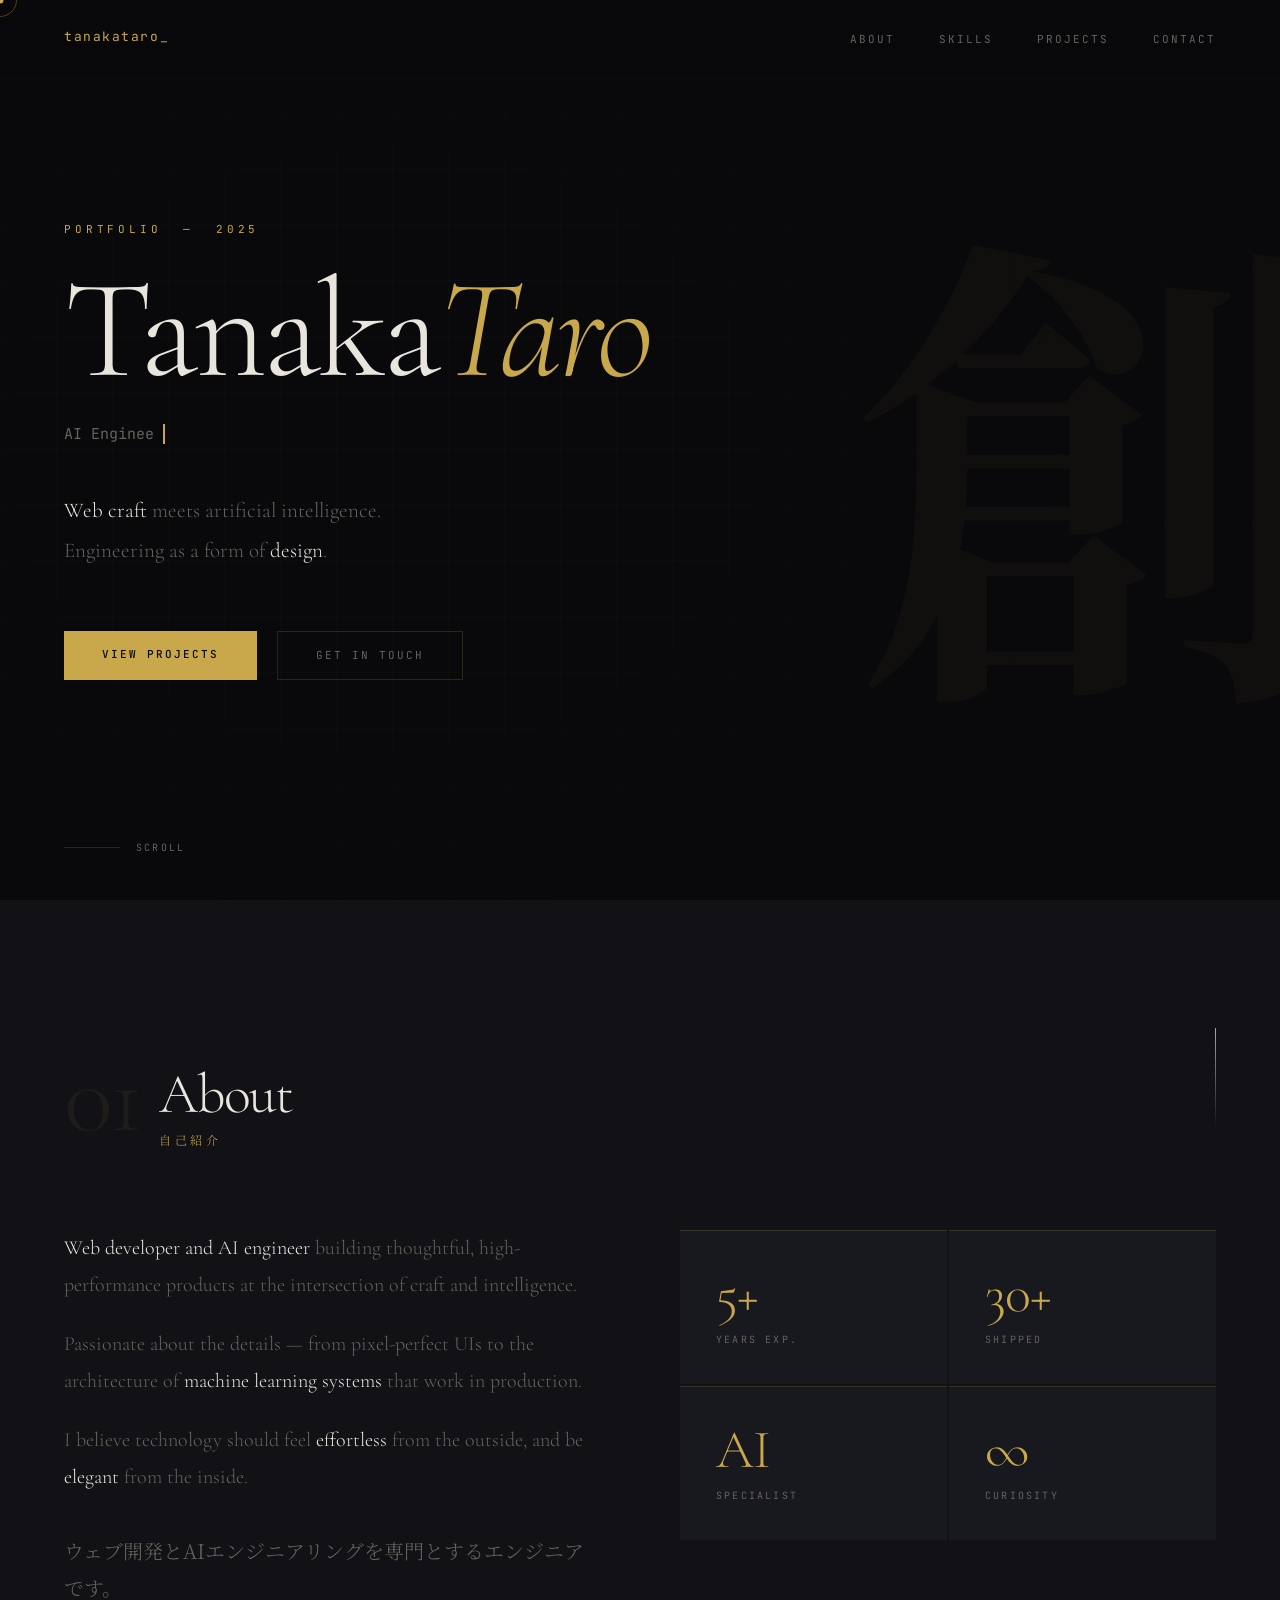
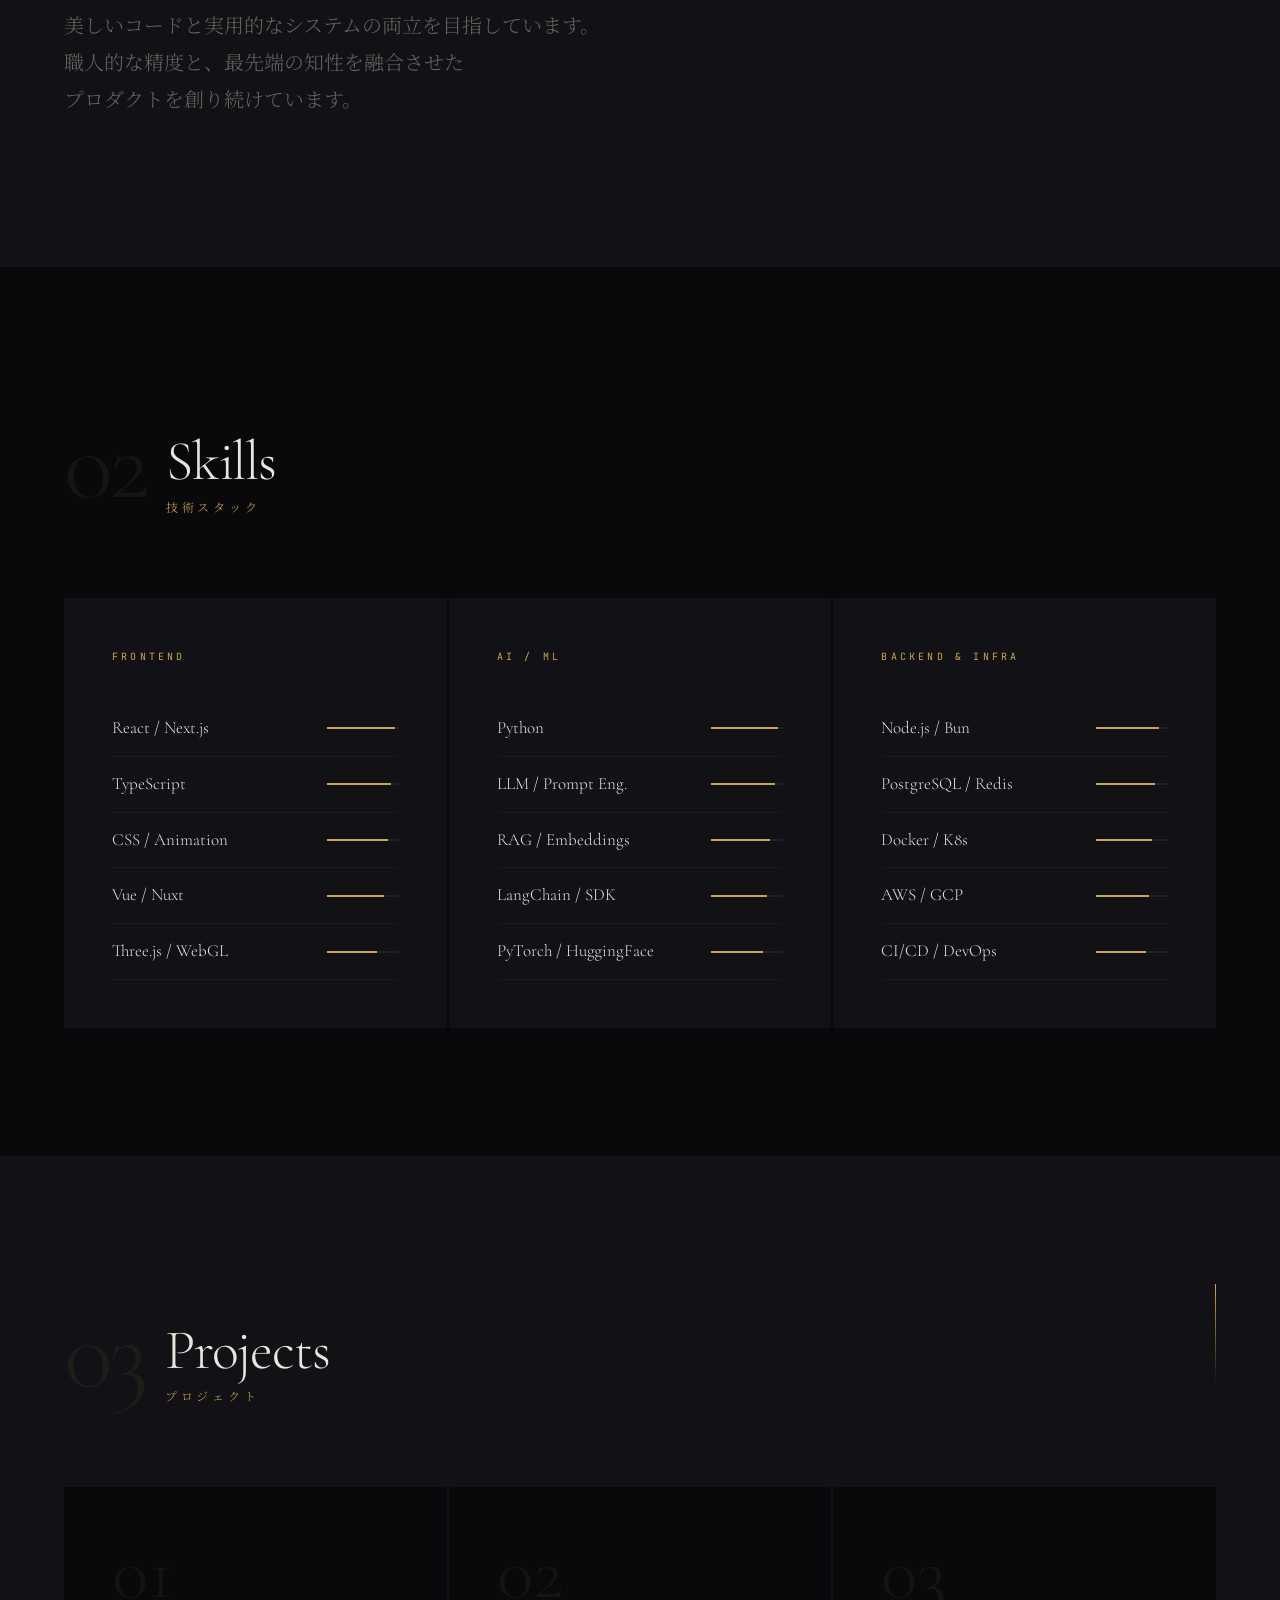
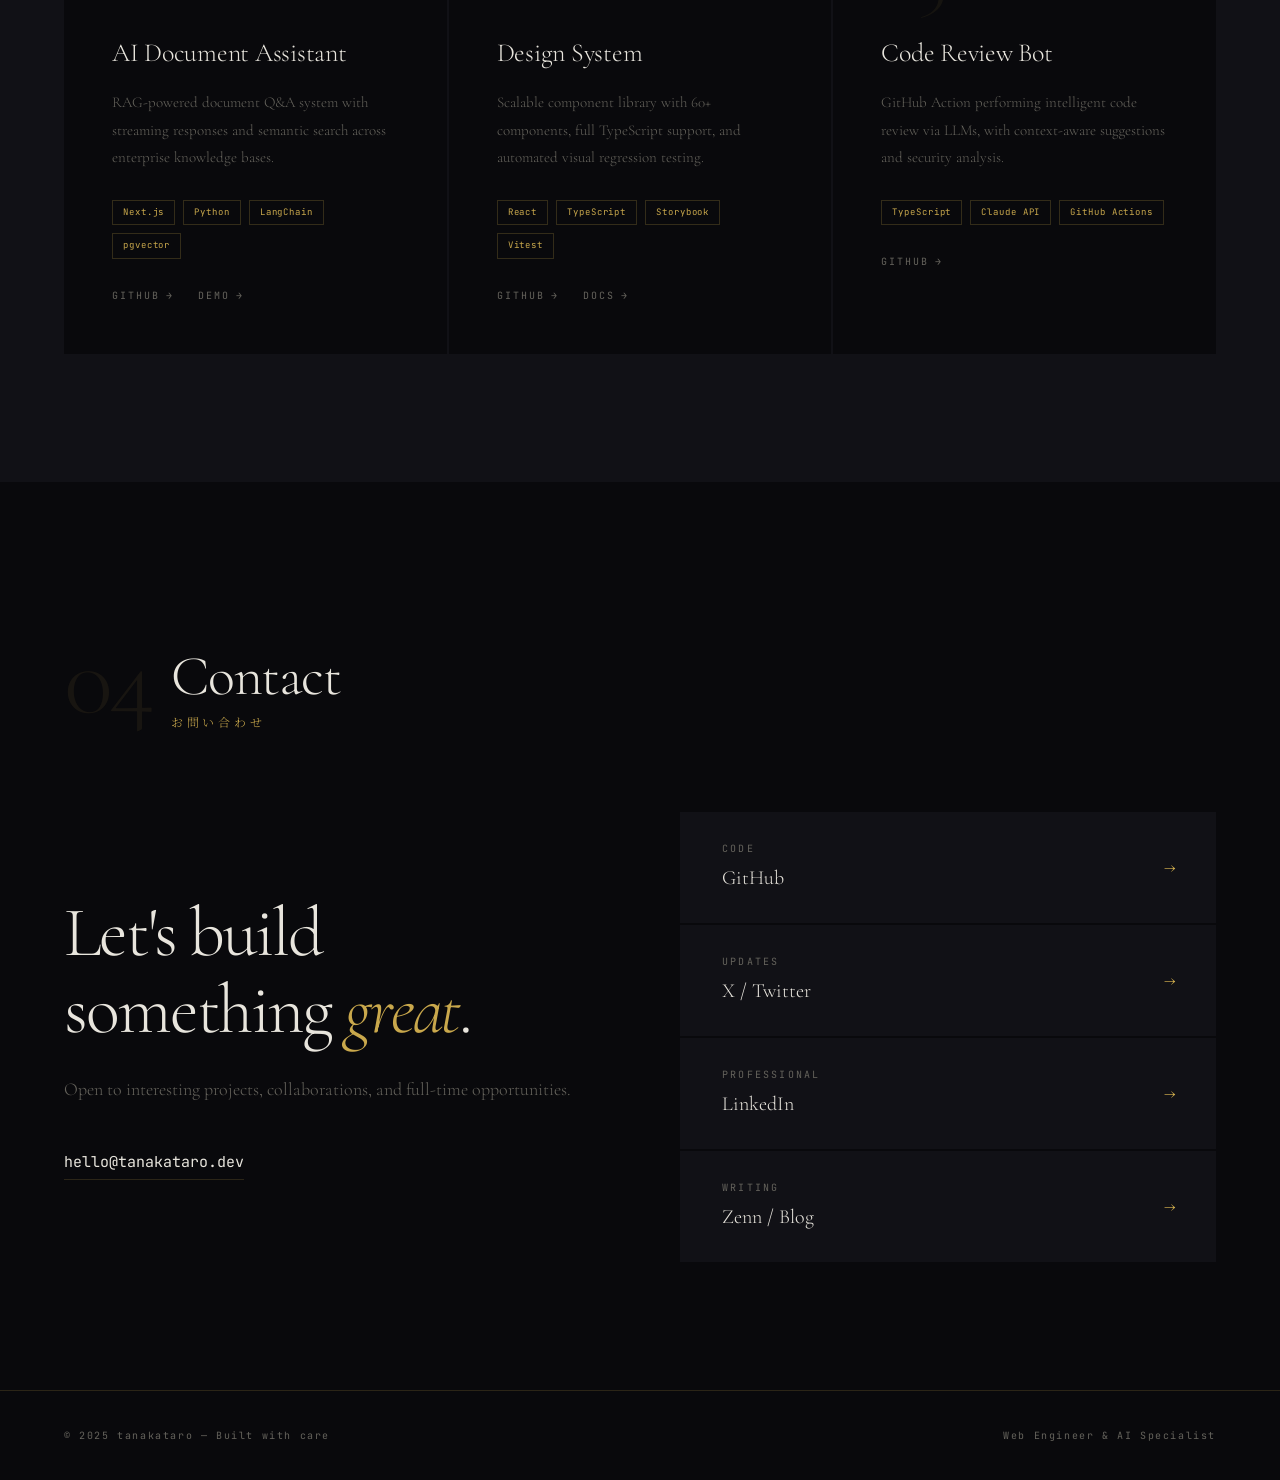
==== index.html @ e3efc62f "create" ====
<!DOCTYPE html>
<html lang="ja">
<head>
  <meta charset="UTF-8" />
  <meta name="viewport" content="width=device-width, initial-scale=1.0" />
  <meta name="description" content="tanakataro — Web Developer & AI Engineer" />
  <title>tanakataro</title>

  <link rel="preconnect" href="https://fonts.googleapis.com" />
  <link rel="preconnect" href="https://fonts.gstatic.com" crossorigin />
  <link href="https://fonts.googleapis.com/css2?family=Cormorant+Garamond:ital,wght@0,300;0,400;0,600;1,300;1,400&family=JetBrains+Mono:wght@300;400;500&family=Noto+Serif+JP:wght@300;400;700&display=swap" rel="stylesheet" />

  <style>
    /* ─── Variables ─────────────────────────────────────────── */
    :root {
      --bg:       #09090c;
      --surface:  #111116;
      --surface2: #18181f;
      --gold:     #c9a84c;
      --gold-dim: rgba(201,168,76,0.10);
      --gold-line:rgba(201,168,76,0.18);
      --text:     #e8e5dd;
      --muted:    #65635c;
      --blue:     #4c7fc9;
    }

    /* ─── Reset ──────────────────────────────────────────────── */
    *, *::before, *::after { margin:0; padding:0; box-sizing:border-box; }
    html { scroll-behavior:smooth; }
    body {
      background: var(--bg);
      color: var(--text);
      font-family: 'Cormorant Garamond','Noto Serif JP',serif;
      font-size: 18px;
      line-height: 1.7;
      overflow-x: hidden;
    }
    @media (pointer:fine) { body { cursor:none; } }
    a { color:inherit; text-decoration:none; }

    /* ─── Custom Cursor ──────────────────────────────────────── */
    #cur-dot, #cur-ring {
      position:fixed; top:0; left:0;
      border-radius:50%;
      pointer-events:none;
      z-index:9999;
      transform:translate(-50%,-50%);
    }
    #cur-dot  { width:7px; height:7px; background:var(--gold); transition:transform .12s; }
    #cur-ring { width:34px; height:34px; border:1px solid rgba(201,168,76,.35); transition:width .3s,height .3s; }

    /* ─── Nav ────────────────────────────────────────────────── */
    nav {
      position:fixed; top:0; left:0; right:0; z-index:100;
      padding:22px 64px;
      display:flex; justify-content:space-between; align-items:center;
      background:linear-gradient(to bottom, rgba(9,9,12,.92) 0%, transparent 100%);
      backdrop-filter:blur(2px);
    }
    .nav-logo {
      font-family:'JetBrains Mono',monospace;
      font-size:13px; color:var(--gold); letter-spacing:.12em;
    }
    .nav-links { display:flex; gap:44px; list-style:none; }
    .nav-links a {
      font-family:'JetBrains Mono',monospace;
      font-size:11px; color:var(--muted);
      letter-spacing:.18em; text-transform:uppercase;
      transition:color .3s;
      position:relative;
    }
    .nav-links a::after {
      content:''; position:absolute; bottom:-3px; left:0;
      width:0; height:1px; background:var(--gold);
      transition:width .35s ease;
    }
    .nav-links a:hover { color:var(--gold); }
    .nav-links a:hover::after { width:100%; }

    /* ─── Hero ───────────────────────────────────────────────── */
    #hero {
      min-height:100vh;
      display:flex; align-items:center;
      padding:0 64px;
      position:relative; overflow:hidden;
    }
    .hero-grid {
      position:absolute; inset:0;
      background-image:
        linear-gradient(rgba(201,168,76,.025) 1px, transparent 1px),
        linear-gradient(90deg, rgba(201,168,76,.025) 1px, transparent 1px);
      background-size:56px 56px;
      mask-image:radial-gradient(ellipse 70% 80% at 30% 50%, black 30%, transparent 80%);
    }
    .hero-kanji {
      position:absolute; right:-60px; top:50%;
      transform:translateY(-50%);
      font-family:'Noto Serif JP',serif;
      font-size:clamp(280px, 38vw, 560px);
      font-weight:700;
      color:rgba(201,168,76,.035);
      line-height:1; user-select:none; pointer-events:none;
      animation:kanji-float 10s ease-in-out infinite;
    }
    @keyframes kanji-float {
      0%,100%{ transform:translateY(-50%) rotate(-1.5deg); }
      50%    { transform:translateY(-52%) rotate(.5deg); }
    }
    .hero-content { position:relative; z-index:2; max-width:820px; }

    .hero-tag {
      font-family:'JetBrains Mono',monospace;
      font-size:11px; color:var(--gold);
      letter-spacing:.35em; text-transform:uppercase;
      margin-bottom:28px;
      opacity:0; animation:fade-up .8s ease forwards .2s;
    }
    .hero-name {
      font-size:clamp(80px, 11vw, 148px);
      font-weight:300; line-height:.9;
      letter-spacing:-.03em;
      margin-bottom:28px;
      opacity:0; animation:fade-up .8s ease forwards .4s;
    }
    .hero-name em { font-style:italic; color:var(--gold); }

    .hero-role {
      font-family:'JetBrains Mono',monospace;
      font-size:15px; color:var(--muted);
      margin-bottom:44px; min-height:24px;
      opacity:0; animation:fade-up .8s ease forwards .6s;
    }
    .hero-role .type-cursor {
      border-right:2px solid var(--gold);
      animation:blink .75s step-end infinite;
    }
    @keyframes blink { 50%{ border-color:transparent; } }

    .hero-tagline {
      font-size:21px; font-weight:300;
      color:var(--muted); max-width:480px;
      margin-bottom:60px; line-height:1.9;
      opacity:0; animation:fade-up .8s ease forwards .8s;
    }
    .hero-tagline strong { color:var(--text); font-weight:300; }

    .hero-cta {
      display:flex; gap:20px; flex-wrap:wrap;
      opacity:0; animation:fade-up .8s ease forwards 1.0s;
    }
    .btn-gold {
      padding:14px 38px;
      background:var(--gold); color:var(--bg);
      font-family:'JetBrains Mono',monospace;
      font-size:11px; letter-spacing:.18em; text-transform:uppercase;
      font-weight:500; position:relative; overflow:hidden;
      transition:color .3s;
    }
    .btn-gold::after {
      content:''; position:absolute; inset:0;
      background:#fff; transform:scaleX(0); transform-origin:left;
      transition:transform .35s ease;
    }
    .btn-gold:hover::after { transform:scaleX(1); }
    .btn-gold span { position:relative; z-index:1; }
    .btn-ghost {
      padding:14px 38px;
      border:1px solid var(--gold-line);
      color:var(--muted);
      font-family:'JetBrains Mono',monospace;
      font-size:11px; letter-spacing:.18em; text-transform:uppercase;
      transition:border-color .3s, color .3s;
    }
    .btn-ghost:hover { border-color:var(--gold); color:var(--gold); }

    .hero-scroll {
      position:absolute; bottom:44px; left:64px;
      display:flex; align-items:center; gap:16px;
      opacity:0; animation:fade-up .8s ease forwards 1.3s;
    }
    .scroll-line {
      width:56px; height:1px;
      background:var(--gold-line);
      position:relative; overflow:hidden;
    }
    .scroll-line::after {
      content:''; position:absolute; top:0; left:-100%;
      width:100%; height:100%; background:var(--gold);
      animation:line-slide 2.2s ease-in-out infinite;
    }
    @keyframes line-slide { 0%{left:-100%} 60%,100%{left:100%} }
    .hero-scroll span {
      font-family:'JetBrains Mono',monospace;
      font-size:10px; color:var(--muted);
      letter-spacing:.22em; text-transform:uppercase;
    }

    @keyframes fade-up {
      from { opacity:0; transform:translateY(32px); }
      to   { opacity:1; transform:translateY(0); }
    }

    /* ─── Section Commons ────────────────────────────────────── */
    section { padding:128px 64px; position:relative; }

    .s-head {
      display:flex; align-items:baseline; gap:20px;
      margin-bottom:80px;
    }
    .s-num {
      font-size:clamp(80px,8vw,110px);
      font-weight:300; color:rgba(201,168,76,.08);
      line-height:1; letter-spacing:-.04em;
      transform:translateY(18px);
    }
    .s-titles h2 {
      font-size:clamp(40px,4.5vw,56px);
      font-weight:300; letter-spacing:-.02em; line-height:1;
    }
    .s-titles .s-ja {
      font-family:'Noto Serif JP',serif;
      font-size:12px; color:var(--gold);
      letter-spacing:.32em; margin-top:8px; font-weight:300;
    }
    .s-accent-line {
      position:absolute; right:64px; top:128px;
      width:1px; height:100px;
      background:linear-gradient(to bottom, var(--gold), transparent);
    }

    /* ─── Reveal ─────────────────────────────────────────────── */
    .reveal {
      opacity:0; transform:translateY(36px);
      transition:opacity .85s ease, transform .85s ease;
    }
    .reveal.in { opacity:1; transform:none; }

    /* ─── About ──────────────────────────────────────────────── */
    #about { background:var(--surface); }
    .about-grid {
      display:grid; grid-template-columns:1fr 1fr;
      gap:80px; align-items:start;
    }
    .about-copy p {
      font-size:20px; font-weight:300;
      color:var(--muted); margin-bottom:22px; line-height:1.85;
    }
    .about-copy p strong { color:var(--text); font-weight:300; }
    .about-ja {
      font-family:'Noto Serif JP',serif;
      font-size:14px; line-height:2.2;
      color:rgba(232,229,221,.42);
      margin-top:36px; font-weight:300;
    }

    .stats-grid {
      display:grid; grid-template-columns:1fr 1fr;
      gap:2px;
    }
    .stat {
      background:var(--surface2); padding:36px;
      border-top:1px solid var(--gold-line);
      transition:border-color .3s;
    }
    .stat:hover { border-color:var(--gold); }
    .stat-n {
      font-size:54px; font-weight:300;
      color:var(--gold); line-height:1; letter-spacing:-.02em;
    }
    .stat-l {
      font-family:'JetBrains Mono',monospace;
      font-size:10px; color:var(--muted);
      letter-spacing:.22em; text-transform:uppercase; margin-top:10px;
    }

    /* ─── Skills ─────────────────────────────────────────────── */
    #skills { background:var(--bg); }
    .skills-grid { display:grid; grid-template-columns:repeat(3,1fr); gap:2px; }
    .skill-col {
      background:var(--surface); padding:48px;
      border-top:2px solid transparent;
      transition:border-color .35s;
    }
    .skill-col:hover { border-color:var(--gold); }
    .skill-col-label {
      font-family:'JetBrains Mono',monospace;
      font-size:10px; letter-spacing:.32em;
      color:var(--gold); text-transform:uppercase; margin-bottom:36px;
    }
    .skill-row {
      display:flex; justify-content:space-between; align-items:center;
      padding:13px 0; border-bottom:1px solid rgba(255,255,255,.04);
    }
    .skill-row-name { font-size:17px; font-weight:300; }
    .skill-bar {
      width:72px; height:2px; background:rgba(255,255,255,.07);
      position:relative; overflow:hidden;
    }
    .skill-fill {
      height:100%; background:var(--gold); width:0;
      transition:width 1.1s cubic-bezier(.4,0,.2,1);
    }

    /* ─── Projects ───────────────────────────────────────────── */
    #projects { background:var(--surface); }
    .proj-grid { display:grid; grid-template-columns:repeat(3,1fr); gap:2px; }
    .proj-card {
      background:var(--bg); padding:48px;
      position:relative; overflow:hidden;
      border-bottom:2px solid transparent;
      transition:border-color .35s;
    }
    .proj-card::before {
      content:''; position:absolute; inset:0;
      background:var(--gold-dim);
      transform:translateY(100%); transition:transform .4s ease;
    }
    .proj-card:hover { border-color:var(--gold); }
    .proj-card:hover::before { transform:none; }
    .proj-n {
      font-size:76px; font-weight:300;
      color:rgba(201,168,76,.07);
      line-height:1; margin-bottom:20px;
      position:relative; z-index:1;
    }
    .proj-title {
      font-size:26px; font-weight:300; letter-spacing:-.01em;
      margin-bottom:14px;
      position:relative; z-index:1;
    }
    .proj-desc {
      font-size:15px; color:var(--muted); line-height:1.85;
      margin-bottom:28px; font-weight:300;
      position:relative; z-index:1;
    }
    .proj-stack {
      display:flex; flex-wrap:wrap; gap:8px;
      margin-bottom:28px; position:relative; z-index:1;
    }
    .tag {
      font-family:'JetBrains Mono',monospace;
      font-size:9px; padding:4px 10px;
      border:1px solid rgba(201,168,76,.22);
      color:var(--gold); letter-spacing:.1em;
    }
    .proj-links { display:flex; gap:24px; position:relative; z-index:1; }
    .proj-link {
      font-family:'JetBrains Mono',monospace;
      font-size:10px; color:var(--muted);
      letter-spacing:.2em; text-transform:uppercase;
      display:flex; align-items:center; gap:6px;
      transition:color .3s;
    }
    .proj-link::after { content:'→'; transition:transform .3s; }
    .proj-link:hover { color:var(--gold); }
    .proj-link:hover::after { transform:translateX(4px); }

    /* ─── Contact ────────────────────────────────────────────── */
    #contact { background:var(--bg); }
    .contact-grid {
      display:grid; grid-template-columns:1fr 1fr;
      gap:80px; align-items:center;
    }
    .contact-copy h2 {
      font-size:clamp(44px,5.5vw,76px);
      font-weight:300; line-height:1.1;
      letter-spacing:-.03em; margin-bottom:24px;
    }
    .contact-copy h2 em { font-style:italic; color:var(--gold); }
    .contact-copy p {
      font-size:18px; color:var(--muted); font-weight:300;
      line-height:1.85; margin-bottom:40px;
    }
    .contact-email {
      font-family:'JetBrains Mono',monospace;
      font-size:15px; color:var(--text);
      border-bottom:1px solid var(--gold-line);
      padding-bottom:4px;
      display:inline-block;
      transition:color .3s, border-color .3s;
    }
    .contact-email:hover { color:var(--gold); border-color:var(--gold); }

    .contact-links { display:flex; flex-direction:column; gap:2px; }
    .cl-item {
      background:var(--surface); padding:28px 40px;
      display:flex; justify-content:space-between; align-items:center;
      border-left:2px solid transparent;
      transition:background .3s, border-color .3s;
    }
    .cl-item:hover { background:var(--surface2); border-color:var(--gold); }
    .cl-label {
      font-family:'JetBrains Mono',monospace;
      font-size:10px; color:var(--muted);
      letter-spacing:.22em; text-transform:uppercase; margin-bottom:4px;
    }
    .cl-name { font-size:20px; font-weight:300; }
    .cl-arrow { color:var(--gold); transition:transform .3s; }
    .cl-item:hover .cl-arrow { transform:translateX(8px); }

    /* ─── Footer ─────────────────────────────────────────────── */
    footer {
      padding:36px 64px;
      border-top:1px solid var(--gold-line);
      display:flex; justify-content:space-between; align-items:center;
    }
    footer p {
      font-family:'JetBrains Mono',monospace;
      font-size:10px; color:var(--muted); letter-spacing:.16em;
    }

    /* ─── Mobile ─────────────────────────────────────────────── */
    @media (max-width:900px) {
      nav { padding:18px 24px; }
      .nav-links { display:none; }
      section { padding:88px 24px; }
      #hero { padding:0 24px; }
      .hero-name { font-size:72px; }
      .about-grid,
      .skills-grid,
      .proj-grid,
      .contact-grid { grid-template-columns:1fr; }
      .stats-grid { grid-template-columns:1fr 1fr; }
      footer { padding:28px 24px; flex-direction:column; gap:10px; text-align:center; }
      .hero-scroll { left:24px; }
      .s-accent-line { display:none; }
    }
  </style>
</head>
<body>

<!-- ── Custom Cursor ─────────────────────────────────────── -->
<div id="cur-dot"></div>
<div id="cur-ring"></div>

<!-- ── Nav ──────────────────────────────────────────────── -->
<nav>
  <a href="#" class="nav-logo">tanakataro_</a>
  <ul class="nav-links">
    <li><a href="#about">About</a></li>
    <li><a href="#skills">Skills</a></li>
    <li><a href="#projects">Projects</a></li>
    <li><a href="#contact">Contact</a></li>
  </ul>
</nav>

<!-- ── Hero ─────────────────────────────────────────────── -->
<section id="hero">
  <div class="hero-grid"></div>
  <div class="hero-kanji">創</div>

  <div class="hero-content">
    <p class="hero-tag">Portfolio &nbsp;—&nbsp; 2025</p>
    <h1 class="hero-name">Tanaka<em>Taro</em></h1>
    <p class="hero-role">
      <span id="type-out"></span><span class="type-cursor">&nbsp;</span>
    </p>
    <p class="hero-tagline">
      <strong>Web craft</strong> meets artificial intelligence.<br>
      Engineering as a form of <strong>design</strong>.
    </p>
    <div class="hero-cta">
      <a href="#projects" class="btn-gold"><span>View Projects</span></a>
      <a href="#contact" class="btn-ghost">Get in Touch</a>
    </div>
  </div>

  <div class="hero-scroll">
    <div class="scroll-line"></div>
    <span>Scroll</span>
  </div>
</section>

<!-- ── About ────────────────────────────────────────────── -->
<section id="about">
  <div class="s-accent-line"></div>
  <div class="s-head reveal">
    <span class="s-num">01</span>
    <div class="s-titles">
      <h2>About</h2>
      <p class="s-ja">自己紹介</p>
    </div>
  </div>

  <div class="about-grid">
    <div class="about-copy reveal">
      <p>
        <strong>Web developer and AI engineer</strong> building thoughtful,
        high-performance products at the intersection of craft and intelligence.
      </p>
      <p>
        Passionate about the details — from pixel-perfect UIs to the architecture
        of <strong>machine learning systems</strong> that work in production.
      </p>
      <p>
        I believe technology should feel <strong>effortless</strong> from the
        outside, and be <strong>elegant</strong> from the inside.
      </p>
      <p class="about-ja">
        ウェブ開発とAIエンジニアリングを専門とするエンジニアです。<br>
        美しいコードと実用的なシステムの両立を目指しています。<br>
        職人的な精度と、最先端の知性を融合させた<br>
        プロダクトを創り続けています。
      </p>
    </div>

    <div class="stats-grid reveal">
      <div class="stat">
        <div class="stat-n">5+</div>
        <div class="stat-l">Years Exp.</div>
      </div>
      <div class="stat">
        <div class="stat-n">30+</div>
        <div class="stat-l">Shipped</div>
      </div>
      <div class="stat">
        <div class="stat-n">AI</div>
        <div class="stat-l">Specialist</div>
      </div>
      <div class="stat">
        <div class="stat-n">∞</div>
        <div class="stat-l">Curiosity</div>
      </div>
    </div>
  </div>
</section>

<!-- ── Skills ────────────────────────────────────────────── -->
<section id="skills">
  <div class="s-head reveal">
    <span class="s-num">02</span>
    <div class="s-titles">
      <h2>Skills</h2>
      <p class="s-ja">技術スタック</p>
    </div>
  </div>

  <div class="skills-grid reveal">
    <div class="skill-col">
      <div class="skill-col-label">Frontend</div>
      <div class="skill-row" data-lv="95"><span class="skill-row-name">React / Next.js</span><div class="skill-bar"><div class="skill-fill"></div></div></div>
      <div class="skill-row" data-lv="90"><span class="skill-row-name">TypeScript</span><div class="skill-bar"><div class="skill-fill"></div></div></div>
      <div class="skill-row" data-lv="85"><span class="skill-row-name">CSS / Animation</span><div class="skill-bar"><div class="skill-fill"></div></div></div>
      <div class="skill-row" data-lv="80"><span class="skill-row-name">Vue / Nuxt</span><div class="skill-bar"><div class="skill-fill"></div></div></div>
      <div class="skill-row" data-lv="70"><span class="skill-row-name">Three.js / WebGL</span><div class="skill-bar"><div class="skill-fill"></div></div></div>
    </div>

    <div class="skill-col">
      <div class="skill-col-label">AI / ML</div>
      <div class="skill-row" data-lv="92"><span class="skill-row-name">Python</span><div class="skill-bar"><div class="skill-fill"></div></div></div>
      <div class="skill-row" data-lv="88"><span class="skill-row-name">LLM / Prompt Eng.</span><div class="skill-bar"><div class="skill-fill"></div></div></div>
      <div class="skill-row" data-lv="82"><span class="skill-row-name">RAG / Embeddings</span><div class="skill-bar"><div class="skill-fill"></div></div></div>
      <div class="skill-row" data-lv="78"><span class="skill-row-name">LangChain / SDK</span><div class="skill-bar"><div class="skill-fill"></div></div></div>
      <div class="skill-row" data-lv="72"><span class="skill-row-name">PyTorch / HuggingFace</span><div class="skill-bar"><div class="skill-fill"></div></div></div>
    </div>

    <div class="skill-col">
      <div class="skill-col-label">Backend & Infra</div>
      <div class="skill-row" data-lv="88"><span class="skill-row-name">Node.js / Bun</span><div class="skill-bar"><div class="skill-fill"></div></div></div>
      <div class="skill-row" data-lv="82"><span class="skill-row-name">PostgreSQL / Redis</span><div class="skill-bar"><div class="skill-fill"></div></div></div>
      <div class="skill-row" data-lv="78"><span class="skill-row-name">Docker / K8s</span><div class="skill-bar"><div class="skill-fill"></div></div></div>
      <div class="skill-row" data-lv="74"><span class="skill-row-name">AWS / GCP</span><div class="skill-bar"><div class="skill-fill"></div></div></div>
      <div class="skill-row" data-lv="70"><span class="skill-row-name">CI/CD / DevOps</span><div class="skill-bar"><div class="skill-fill"></div></div></div>
    </div>
  </div>
</section>

<!-- ── Projects ──────────────────────────────────────────── -->
<section id="projects">
  <div class="s-accent-line"></div>
  <div class="s-head reveal">
    <span class="s-num">03</span>
    <div class="s-titles">
      <h2>Projects</h2>
      <p class="s-ja">プロジェクト</p>
    </div>
  </div>

  <div class="proj-grid reveal">
    <div class="proj-card">
      <div class="proj-n">01</div>
      <h3 class="proj-title">AI Document Assistant</h3>
      <p class="proj-desc">
        RAG-powered document Q&A system with streaming responses
        and semantic search across enterprise knowledge bases.
      </p>
      <div class="proj-stack">
        <span class="tag">Next.js</span>
        <span class="tag">Python</span>
        <span class="tag">LangChain</span>
        <span class="tag">pgvector</span>
      </div>
      <div class="proj-links">
        <a href="https://github.com/tanakataro" class="proj-link" target="_blank">GitHub</a>
        <a href="#" class="proj-link">Demo</a>
      </div>
    </div>

    <div class="proj-card">
      <div class="proj-n">02</div>
      <h3 class="proj-title">Design System</h3>
      <p class="proj-desc">
        Scalable component library with 60+ components,
        full TypeScript support, and automated visual regression testing.
      </p>
      <div class="proj-stack">
        <span class="tag">React</span>
        <span class="tag">TypeScript</span>
        <span class="tag">Storybook</span>
        <span class="tag">Vitest</span>
      </div>
      <div class="proj-links">
        <a href="https://github.com/tanakataro" class="proj-link" target="_blank">GitHub</a>
        <a href="#" class="proj-link">Docs</a>
      </div>
    </div>

    <div class="proj-card">
      <div class="proj-n">03</div>
      <h3 class="proj-title">Code Review Bot</h3>
      <p class="proj-desc">
        GitHub Action performing intelligent code review via LLMs,
        with context-aware suggestions and security analysis.
      </p>
      <div class="proj-stack">
        <span class="tag">TypeScript</span>
        <span class="tag">Claude API</span>
        <span class="tag">GitHub Actions</span>
      </div>
      <div class="proj-links">
        <a href="https://github.com/tanakataro" class="proj-link" target="_blank">GitHub</a>
      </div>
    </div>
  </div>
</section>

<!-- ── Contact ───────────────────────────────────────────── -->
<section id="contact">
  <div class="s-head reveal">
    <span class="s-num">04</span>
    <div class="s-titles">
      <h2>Contact</h2>
      <p class="s-ja">お問い合わせ</p>
    </div>
  </div>

  <div class="contact-grid">
    <div class="contact-copy reveal">
      <h2>Let's build<br>something <em>great</em>.</h2>
      <p>
        Open to interesting projects, collaborations,
        and full-time opportunities.
      </p>
      <a href="mailto:hello@tanakataro.dev" class="contact-email">hello@tanakataro.dev</a>
    </div>

    <div class="contact-links reveal">
      <a href="https://github.com/tanakataro" class="cl-item" target="_blank">
        <div>
          <div class="cl-label">Code</div>
          <div class="cl-name">GitHub</div>
        </div>
        <span class="cl-arrow">→</span>
      </a>
      <a href="#" class="cl-item" target="_blank">
        <div>
          <div class="cl-label">Updates</div>
          <div class="cl-name">X / Twitter</div>
        </div>
        <span class="cl-arrow">→</span>
      </a>
      <a href="#" class="cl-item" target="_blank">
        <div>
          <div class="cl-label">Professional</div>
          <div class="cl-name">LinkedIn</div>
        </div>
        <span class="cl-arrow">→</span>
      </a>
      <a href="#" class="cl-item" target="_blank">
        <div>
          <div class="cl-label">Writing</div>
          <div class="cl-name">Zenn / Blog</div>
        </div>
        <span class="cl-arrow">→</span>
      </a>
    </div>
  </div>
</section>

<!-- ── Footer ────────────────────────────────────────────── -->
<footer>
  <p>© 2025 tanakataro — Built with care</p>
  <p>Web Engineer &amp; AI Specialist</p>
</footer>

<script>
/* ── Custom Cursor ──────────────────────────────────── */
const dot  = document.getElementById('cur-dot');
const ring = document.getElementById('cur-ring');
let mx=0, my=0, rx=0, ry=0;

document.addEventListener('mousemove', e => {
  mx = e.clientX; my = e.clientY;
  dot.style.left  = mx + 'px';
  dot.style.top   = my + 'px';
});
(function tick() {
  rx += (mx - rx) * .11;
  ry += (my - ry) * .11;
  ring.style.left = rx + 'px';
  ring.style.top  = ry + 'px';
  requestAnimationFrame(tick);
})();
document.querySelectorAll('a,button').forEach(el => {
  el.addEventListener('mouseenter', () => {
    ring.style.width  = '52px';
    ring.style.height = '52px';
  });
  el.addEventListener('mouseleave', () => {
    ring.style.width  = '34px';
    ring.style.height = '34px';
  });
});

/* ── Typing Effect ──────────────────────────────────── */
const roles = [
  'Web Developer',
  'AI Engineer',
  'Full-Stack Engineer',
  'Creative Technologist',
];
let ri=0, ci=0, del=false;
const tout = document.getElementById('type-out');
function type() {
  const cur = roles[ri];
  if (del) {
    tout.textContent = cur.slice(0, --ci);
    if (ci < 0) { del=false; ri=(ri+1)%roles.length; setTimeout(type,400); return; }
  } else {
    tout.textContent = cur.slice(0, ++ci);
    if (ci === cur.length) { del=true; setTimeout(type,2200); return; }
  }
  setTimeout(type, del ? 55 : 95);
}
setTimeout(type, 1400);

/* ── Scroll Reveal ──────────────────────────────────── */
const revObs = new IntersectionObserver(entries => {
  entries.forEach((e,i) => {
    if (e.isIntersecting) {
      e.target.style.transitionDelay = (i * .08) + 's';
      e.target.classList.add('in');
    }
  });
}, { threshold: .12 });
document.querySelectorAll('.reveal').forEach(el => revObs.observe(el));

/* ── Skill Bars ─────────────────────────────────────── */
const barObs = new IntersectionObserver(entries => {
  entries.forEach(e => {
    if (!e.isIntersecting) return;
    e.target.querySelectorAll('.skill-row').forEach((row, i) => {
      const lv = row.dataset.lv;
      setTimeout(() => {
        row.querySelector('.skill-fill').style.width = lv + '%';
      }, i * 90);
    });
    barObs.unobserve(e.target);
  });
}, { threshold: .25 });
document.querySelectorAll('.skill-col').forEach(c => barObs.observe(c));
</script>
</body>
</html>
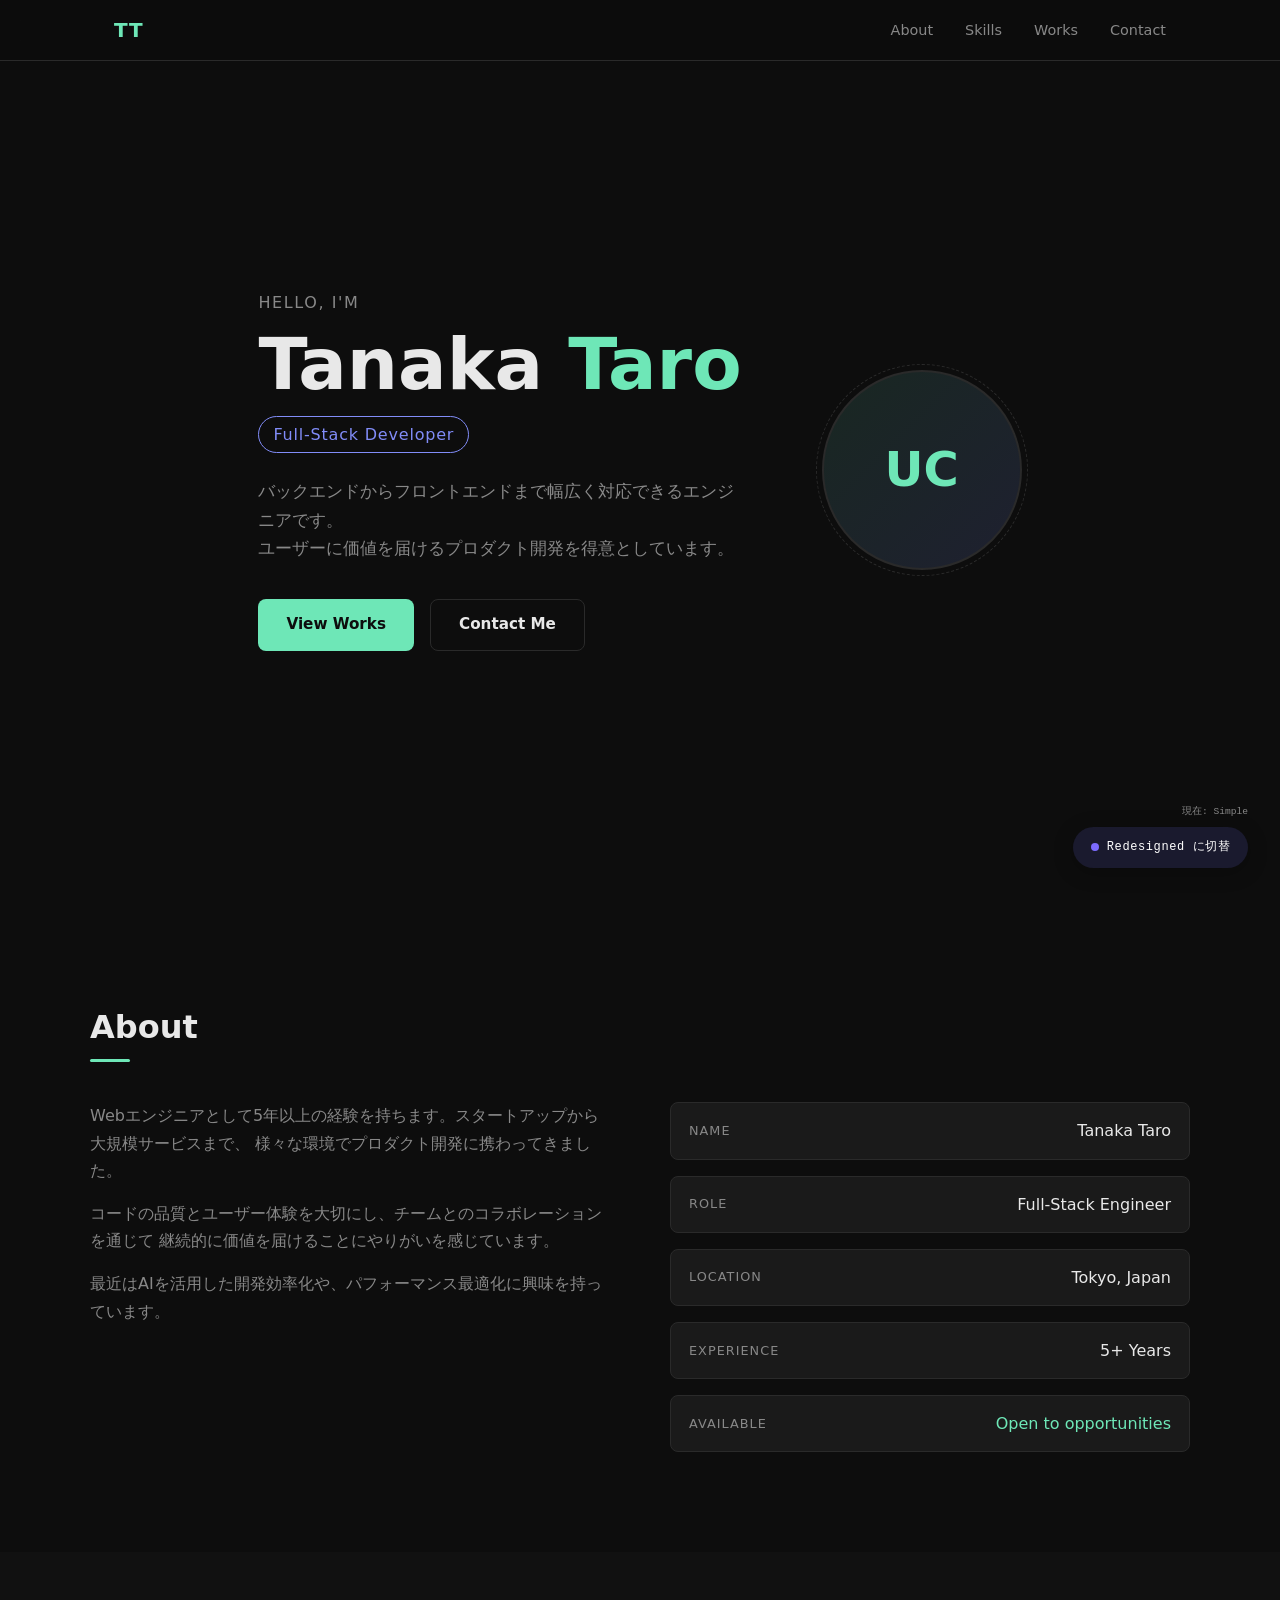
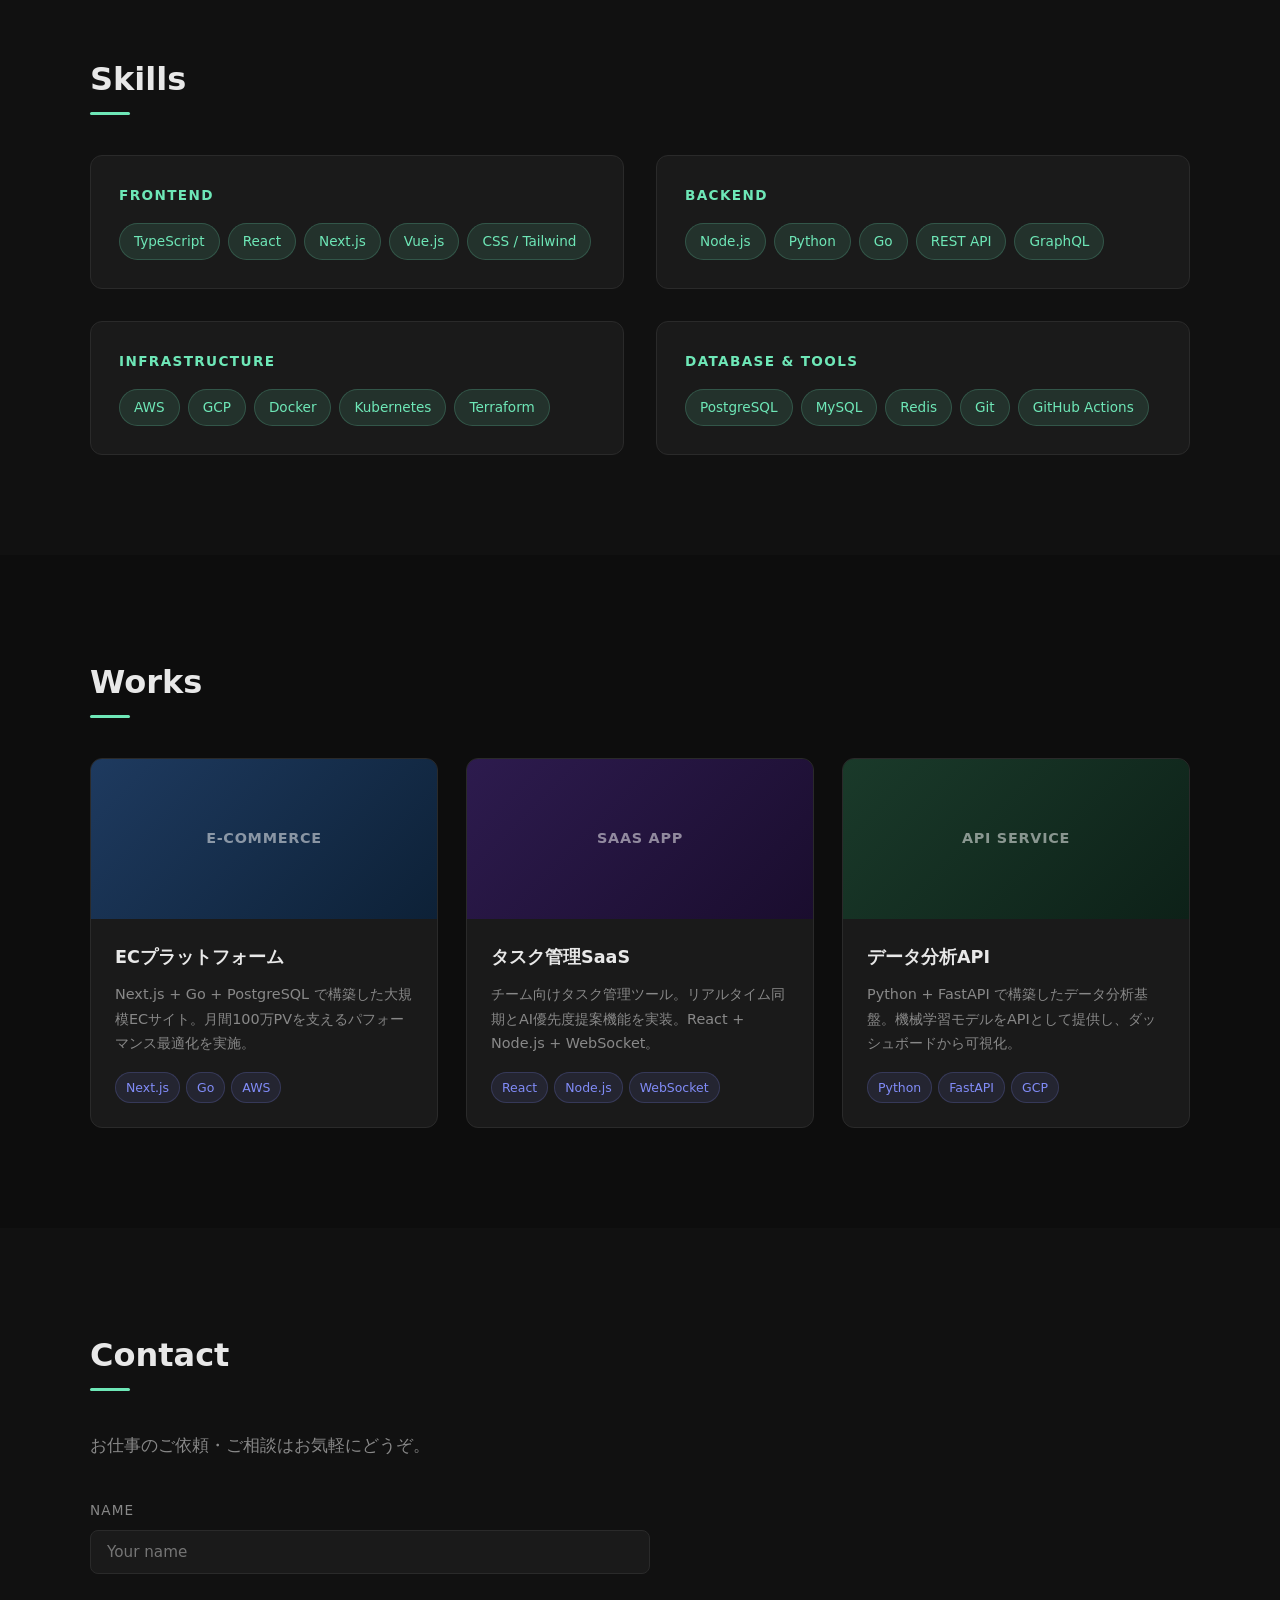
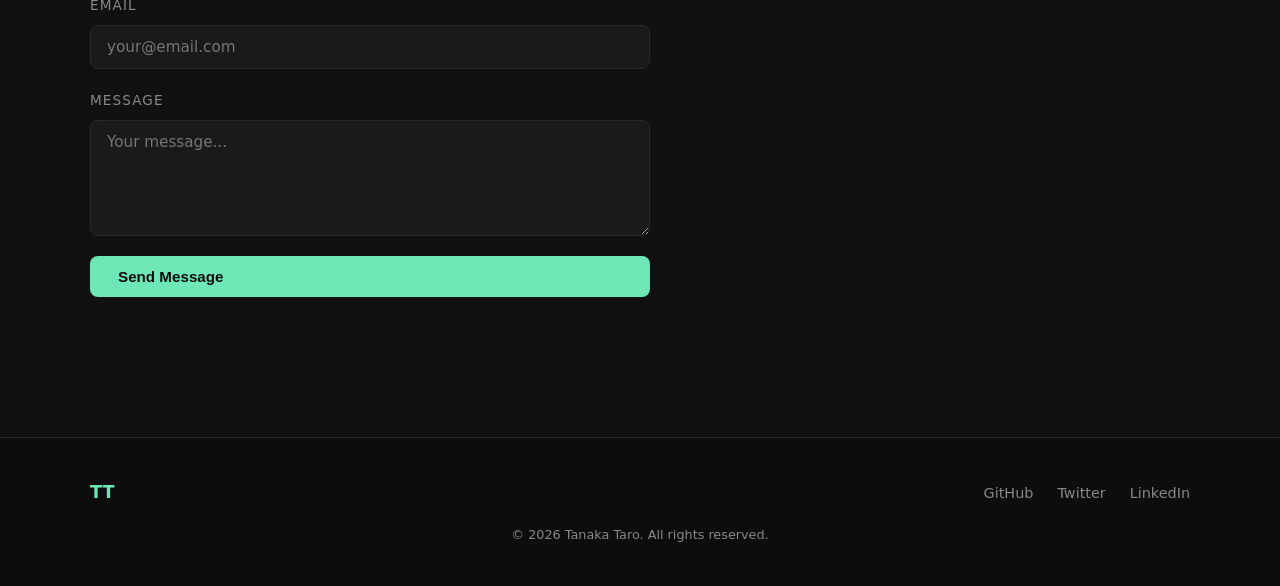
==== commit 708963a4: "シンプル版追加、切替実装、リデザイン" ====
--- a/index.html
+++ b/index.html
@@ -1,774 +1,286 @@
 <!DOCTYPE html>
 <html lang="ja">
 <head>
-  <meta charset="UTF-8" />
-  <meta name="viewport" content="width=device-width, initial-scale=1.0" />
-  <meta name="description" content="tanakataro — Web Developer & AI Engineer" />
-  <title>tanakataro</title>
-
-  <link rel="preconnect" href="https://fonts.googleapis.com" />
-  <link rel="preconnect" href="https://fonts.gstatic.com" crossorigin />
-  <link href="https://fonts.googleapis.com/css2?family=Cormorant+Garamond:ital,wght@0,300;0,400;0,600;1,300;1,400&family=JetBrains+Mono:wght@300;400;500&family=Noto+Serif+JP:wght@300;400;700&display=swap" rel="stylesheet" />
-
-  <style>
-    /* ─── Variables ─────────────────────────────────────────── */
-    :root {
-      --bg:       #09090c;
-      --surface:  #111116;
-      --surface2: #18181f;
-      --gold:     #c9a84c;
-      --gold-dim: rgba(201,168,76,0.10);
-      --gold-line:rgba(201,168,76,0.18);
-      --text:     #e8e5dd;
-      --muted:    #65635c;
-      --blue:     #4c7fc9;
-    }
-
-    /* ─── Reset ──────────────────────────────────────────────── */
-    *, *::before, *::after { margin:0; padding:0; box-sizing:border-box; }
-    html { scroll-behavior:smooth; }
-    body {
-      background: var(--bg);
-      color: var(--text);
-      font-family: 'Cormorant Garamond','Noto Serif JP',serif;
-      font-size: 18px;
-      line-height: 1.7;
-      overflow-x: hidden;
-    }
-    @media (pointer:fine) { body { cursor:none; } }
-    a { color:inherit; text-decoration:none; }
-
-    /* ─── Custom Cursor ──────────────────────────────────────── */
-    #cur-dot, #cur-ring {
-      position:fixed; top:0; left:0;
-      border-radius:50%;
-      pointer-events:none;
-      z-index:9999;
-      transform:translate(-50%,-50%);
-    }
-    #cur-dot  { width:7px; height:7px; background:var(--gold); transition:transform .12s; }
-    #cur-ring { width:34px; height:34px; border:1px solid rgba(201,168,76,.35); transition:width .3s,height .3s; }
-
-    /* ─── Nav ────────────────────────────────────────────────── */
-    nav {
-      position:fixed; top:0; left:0; right:0; z-index:100;
-      padding:22px 64px;
-      display:flex; justify-content:space-between; align-items:center;
-      background:linear-gradient(to bottom, rgba(9,9,12,.92) 0%, transparent 100%);
-      backdrop-filter:blur(2px);
-    }
-    .nav-logo {
-      font-family:'JetBrains Mono',monospace;
-      font-size:13px; color:var(--gold); letter-spacing:.12em;
-    }
-    .nav-links { display:flex; gap:44px; list-style:none; }
-    .nav-links a {
-      font-family:'JetBrains Mono',monospace;
-      font-size:11px; color:var(--muted);
-      letter-spacing:.18em; text-transform:uppercase;
-      transition:color .3s;
-      position:relative;
-    }
-    .nav-links a::after {
-      content:''; position:absolute; bottom:-3px; left:0;
-      width:0; height:1px; background:var(--gold);
-      transition:width .35s ease;
-    }
-    .nav-links a:hover { color:var(--gold); }
-    .nav-links a:hover::after { width:100%; }
-
-    /* ─── Hero ───────────────────────────────────────────────── */
-    #hero {
-      min-height:100vh;
-      display:flex; align-items:center;
-      padding:0 64px;
-      position:relative; overflow:hidden;
-    }
-    .hero-grid {
-      position:absolute; inset:0;
-      background-image:
-        linear-gradient(rgba(201,168,76,.025) 1px, transparent 1px),
-        linear-gradient(90deg, rgba(201,168,76,.025) 1px, transparent 1px);
-      background-size:56px 56px;
-      mask-image:radial-gradient(ellipse 70% 80% at 30% 50%, black 30%, transparent 80%);
-    }
-    .hero-kanji {
-      position:absolute; right:-60px; top:50%;
-      transform:translateY(-50%);
-      font-family:'Noto Serif JP',serif;
-      font-size:clamp(280px, 38vw, 560px);
-      font-weight:700;
-      color:rgba(201,168,76,.035);
-      line-height:1; user-select:none; pointer-events:none;
-      animation:kanji-float 10s ease-in-out infinite;
-    }
-    @keyframes kanji-float {
-      0%,100%{ transform:translateY(-50%) rotate(-1.5deg); }
-      50%    { transform:translateY(-52%) rotate(.5deg); }
-    }
-    .hero-content { position:relative; z-index:2; max-width:820px; }
-
-    .hero-tag {
-      font-family:'JetBrains Mono',monospace;
-      font-size:11px; color:var(--gold);
-      letter-spacing:.35em; text-transform:uppercase;
-      margin-bottom:28px;
-      opacity:0; animation:fade-up .8s ease forwards .2s;
-    }
-    .hero-name {
-      font-size:clamp(80px, 11vw, 148px);
-      font-weight:300; line-height:.9;
-      letter-spacing:-.03em;
-      margin-bottom:28px;
-      opacity:0; animation:fade-up .8s ease forwards .4s;
-    }
-    .hero-name em { font-style:italic; color:var(--gold); }
-
-    .hero-role {
-      font-family:'JetBrains Mono',monospace;
-      font-size:15px; color:var(--muted);
-      margin-bottom:44px; min-height:24px;
-      opacity:0; animation:fade-up .8s ease forwards .6s;
-    }
-    .hero-role .type-cursor {
-      border-right:2px solid var(--gold);
-      animation:blink .75s step-end infinite;
-    }
-    @keyframes blink { 50%{ border-color:transparent; } }
-
-    .hero-tagline {
-      font-size:21px; font-weight:300;
-      color:var(--muted); max-width:480px;
-      margin-bottom:60px; line-height:1.9;
-      opacity:0; animation:fade-up .8s ease forwards .8s;
-    }
-    .hero-tagline strong { color:var(--text); font-weight:300; }
-
-    .hero-cta {
-      display:flex; gap:20px; flex-wrap:wrap;
-      opacity:0; animation:fade-up .8s ease forwards 1.0s;
-    }
-    .btn-gold {
-      padding:14px 38px;
-      background:var(--gold); color:var(--bg);
-      font-family:'JetBrains Mono',monospace;
-      font-size:11px; letter-spacing:.18em; text-transform:uppercase;
-      font-weight:500; position:relative; overflow:hidden;
-      transition:color .3s;
-    }
-    .btn-gold::after {
-      content:''; position:absolute; inset:0;
-      background:#fff; transform:scaleX(0); transform-origin:left;
-      transition:transform .35s ease;
-    }
-    .btn-gold:hover::after { transform:scaleX(1); }
-    .btn-gold span { position:relative; z-index:1; }
-    .btn-ghost {
-      padding:14px 38px;
-      border:1px solid var(--gold-line);
-      color:var(--muted);
-      font-family:'JetBrains Mono',monospace;
-      font-size:11px; letter-spacing:.18em; text-transform:uppercase;
-      transition:border-color .3s, color .3s;
-    }
-    .btn-ghost:hover { border-color:var(--gold); color:var(--gold); }
-
-    .hero-scroll {
-      position:absolute; bottom:44px; left:64px;
-      display:flex; align-items:center; gap:16px;
-      opacity:0; animation:fade-up .8s ease forwards 1.3s;
-    }
-    .scroll-line {
-      width:56px; height:1px;
-      background:var(--gold-line);
-      position:relative; overflow:hidden;
-    }
-    .scroll-line::after {
-      content:''; position:absolute; top:0; left:-100%;
-      width:100%; height:100%; background:var(--gold);
-      animation:line-slide 2.2s ease-in-out infinite;
-    }
-    @keyframes line-slide { 0%{left:-100%} 60%,100%{left:100%} }
-    .hero-scroll span {
-      font-family:'JetBrains Mono',monospace;
-      font-size:10px; color:var(--muted);
-      letter-spacing:.22em; text-transform:uppercase;
-    }
-
-    @keyframes fade-up {
-      from { opacity:0; transform:translateY(32px); }
-      to   { opacity:1; transform:translateY(0); }
-    }
-
-    /* ─── Section Commons ────────────────────────────────────── */
-    section { padding:128px 64px; position:relative; }
-
-    .s-head {
-      display:flex; align-items:baseline; gap:20px;
-      margin-bottom:80px;
-    }
-    .s-num {
-      font-size:clamp(80px,8vw,110px);
-      font-weight:300; color:rgba(201,168,76,.08);
-      line-height:1; letter-spacing:-.04em;
-      transform:translateY(18px);
-    }
-    .s-titles h2 {
-      font-size:clamp(40px,4.5vw,56px);
-      font-weight:300; letter-spacing:-.02em; line-height:1;
-    }
-    .s-titles .s-ja {
-      font-family:'Noto Serif JP',serif;
-      font-size:12px; color:var(--gold);
-      letter-spacing:.32em; margin-top:8px; font-weight:300;
-    }
-    .s-accent-line {
-      position:absolute; right:64px; top:128px;
-      width:1px; height:100px;
-      background:linear-gradient(to bottom, var(--gold), transparent);
-    }
-
-    /* ─── Reveal ─────────────────────────────────────────────── */
-    .reveal {
-      opacity:0; transform:translateY(36px);
-      transition:opacity .85s ease, transform .85s ease;
-    }
-    .reveal.in { opacity:1; transform:none; }
-
-    /* ─── About ──────────────────────────────────────────────── */
-    #about { background:var(--surface); }
-    .about-grid {
-      display:grid; grid-template-columns:1fr 1fr;
-      gap:80px; align-items:start;
-    }
-    .about-copy p {
-      font-size:20px; font-weight:300;
-      color:var(--muted); margin-bottom:22px; line-height:1.85;
-    }
-    .about-copy p strong { color:var(--text); font-weight:300; }
-    .about-ja {
-      font-family:'Noto Serif JP',serif;
-      font-size:14px; line-height:2.2;
-      color:rgba(232,229,221,.42);
-      margin-top:36px; font-weight:300;
-    }
-
-    .stats-grid {
-      display:grid; grid-template-columns:1fr 1fr;
-      gap:2px;
-    }
-    .stat {
-      background:var(--surface2); padding:36px;
-      border-top:1px solid var(--gold-line);
-      transition:border-color .3s;
-    }
-    .stat:hover { border-color:var(--gold); }
-    .stat-n {
-      font-size:54px; font-weight:300;
-      color:var(--gold); line-height:1; letter-spacing:-.02em;
-    }
-    .stat-l {
-      font-family:'JetBrains Mono',monospace;
-      font-size:10px; color:var(--muted);
-      letter-spacing:.22em; text-transform:uppercase; margin-top:10px;
-    }
-
-    /* ─── Skills ─────────────────────────────────────────────── */
-    #skills { background:var(--bg); }
-    .skills-grid { display:grid; grid-template-columns:repeat(3,1fr); gap:2px; }
-    .skill-col {
-      background:var(--surface); padding:48px;
-      border-top:2px solid transparent;
-      transition:border-color .35s;
-    }
-    .skill-col:hover { border-color:var(--gold); }
-    .skill-col-label {
-      font-family:'JetBrains Mono',monospace;
-      font-size:10px; letter-spacing:.32em;
-      color:var(--gold); text-transform:uppercase; margin-bottom:36px;
-    }
-    .skill-row {
-      display:flex; justify-content:space-between; align-items:center;
-      padding:13px 0; border-bottom:1px solid rgba(255,255,255,.04);
-    }
-    .skill-row-name { font-size:17px; font-weight:300; }
-    .skill-bar {
-      width:72px; height:2px; background:rgba(255,255,255,.07);
-      position:relative; overflow:hidden;
-    }
-    .skill-fill {
-      height:100%; background:var(--gold); width:0;
-      transition:width 1.1s cubic-bezier(.4,0,.2,1);
-    }
-
-    /* ─── Projects ───────────────────────────────────────────── */
-    #projects { background:var(--surface); }
-    .proj-grid { display:grid; grid-template-columns:repeat(3,1fr); gap:2px; }
-    .proj-card {
-      background:var(--bg); padding:48px;
-      position:relative; overflow:hidden;
-      border-bottom:2px solid transparent;
-      transition:border-color .35s;
-    }
-    .proj-card::before {
-      content:''; position:absolute; inset:0;
-      background:var(--gold-dim);
-      transform:translateY(100%); transition:transform .4s ease;
-    }
-    .proj-card:hover { border-color:var(--gold); }
-    .proj-card:hover::before { transform:none; }
-    .proj-n {
-      font-size:76px; font-weight:300;
-      color:rgba(201,168,76,.07);
-      line-height:1; margin-bottom:20px;
-      position:relative; z-index:1;
-    }
-    .proj-title {
-      font-size:26px; font-weight:300; letter-spacing:-.01em;
-      margin-bottom:14px;
-      position:relative; z-index:1;
-    }
-    .proj-desc {
-      font-size:15px; color:var(--muted); line-height:1.85;
-      margin-bottom:28px; font-weight:300;
-      position:relative; z-index:1;
-    }
-    .proj-stack {
-      display:flex; flex-wrap:wrap; gap:8px;
-      margin-bottom:28px; position:relative; z-index:1;
-    }
-    .tag {
-      font-family:'JetBrains Mono',monospace;
-      font-size:9px; padding:4px 10px;
-      border:1px solid rgba(201,168,76,.22);
-      color:var(--gold); letter-spacing:.1em;
-    }
-    .proj-links { display:flex; gap:24px; position:relative; z-index:1; }
-    .proj-link {
-      font-family:'JetBrains Mono',monospace;
-      font-size:10px; color:var(--muted);
-      letter-spacing:.2em; text-transform:uppercase;
-      display:flex; align-items:center; gap:6px;
-      transition:color .3s;
-    }
-    .proj-link::after { content:'→'; transition:transform .3s; }
-    .proj-link:hover { color:var(--gold); }
-    .proj-link:hover::after { transform:translateX(4px); }
-
-    /* ─── Contact ────────────────────────────────────────────── */
-    #contact { background:var(--bg); }
-    .contact-grid {
-      display:grid; grid-template-columns:1fr 1fr;
-      gap:80px; align-items:center;
-    }
-    .contact-copy h2 {
-      font-size:clamp(44px,5.5vw,76px);
-      font-weight:300; line-height:1.1;
-      letter-spacing:-.03em; margin-bottom:24px;
-    }
-    .contact-copy h2 em { font-style:italic; color:var(--gold); }
-    .contact-copy p {
-      font-size:18px; color:var(--muted); font-weight:300;
-      line-height:1.85; margin-bottom:40px;
-    }
-    .contact-email {
-      font-family:'JetBrains Mono',monospace;
-      font-size:15px; color:var(--text);
-      border-bottom:1px solid var(--gold-line);
-      padding-bottom:4px;
-      display:inline-block;
-      transition:color .3s, border-color .3s;
-    }
-    .contact-email:hover { color:var(--gold); border-color:var(--gold); }
-
-    .contact-links { display:flex; flex-direction:column; gap:2px; }
-    .cl-item {
-      background:var(--surface); padding:28px 40px;
-      display:flex; justify-content:space-between; align-items:center;
-      border-left:2px solid transparent;
-      transition:background .3s, border-color .3s;
-    }
-    .cl-item:hover { background:var(--surface2); border-color:var(--gold); }
-    .cl-label {
-      font-family:'JetBrains Mono',monospace;
-      font-size:10px; color:var(--muted);
-      letter-spacing:.22em; text-transform:uppercase; margin-bottom:4px;
-    }
-    .cl-name { font-size:20px; font-weight:300; }
-    .cl-arrow { color:var(--gold); transition:transform .3s; }
-    .cl-item:hover .cl-arrow { transform:translateX(8px); }
-
-    /* ─── Footer ─────────────────────────────────────────────── */
-    footer {
-      padding:36px 64px;
-      border-top:1px solid var(--gold-line);
-      display:flex; justify-content:space-between; align-items:center;
-    }
-    footer p {
-      font-family:'JetBrains Mono',monospace;
-      font-size:10px; color:var(--muted); letter-spacing:.16em;
-    }
-
-    /* ─── Mobile ─────────────────────────────────────────────── */
-    @media (max-width:900px) {
-      nav { padding:18px 24px; }
-      .nav-links { display:none; }
-      section { padding:88px 24px; }
-      #hero { padding:0 24px; }
-      .hero-name { font-size:72px; }
-      .about-grid,
-      .skills-grid,
-      .proj-grid,
-      .contact-grid { grid-template-columns:1fr; }
-      .stats-grid { grid-template-columns:1fr 1fr; }
-      footer { padding:28px 24px; flex-direction:column; gap:10px; text-align:center; }
-      .hero-scroll { left:24px; }
-      .s-accent-line { display:none; }
-    }
-  </style>
+  <meta charset="UTF-8">
+  <meta name="viewport" content="width=device-width, initial-scale=1.0">
+  <title>Portfolio | Tanaka Taro</title>
+  <link rel="stylesheet" href="style.css">
 </head>
 <body>
 
-<!-- ── Custom Cursor ─────────────────────────────────────── -->
-<div id="cur-dot"></div>
-<div id="cur-ring"></div>
-
-<!-- ── Nav ──────────────────────────────────────────────── -->
-<nav>
-  <a href="#" class="nav-logo">tanakataro_</a>
-  <ul class="nav-links">
-    <li><a href="#about">About</a></li>
-    <li><a href="#skills">Skills</a></li>
-    <li><a href="#projects">Projects</a></li>
-    <li><a href="#contact">Contact</a></li>
-  </ul>
-</nav>
-
-<!-- ── Hero ─────────────────────────────────────────────── -->
-<section id="hero">
-  <div class="hero-grid"></div>
-  <div class="hero-kanji">創</div>
-
-  <div class="hero-content">
-    <p class="hero-tag">Portfolio &nbsp;—&nbsp; 2025</p>
-    <h1 class="hero-name">Tanaka<em>Taro</em></h1>
-    <p class="hero-role">
-      <span id="type-out"></span><span class="type-cursor">&nbsp;</span>
-    </p>
-    <p class="hero-tagline">
-      <strong>Web craft</strong> meets artificial intelligence.<br>
-      Engineering as a form of <strong>design</strong>.
-    </p>
-    <div class="hero-cta">
-      <a href="#projects" class="btn-gold"><span>View Projects</span></a>
-      <a href="#contact" class="btn-ghost">Get in Touch</a>
-    </div>
-  </div>
-
-  <div class="hero-scroll">
-    <div class="scroll-line"></div>
-    <span>Scroll</span>
-  </div>
-</section>
-
-<!-- ── About ────────────────────────────────────────────── -->
-<section id="about">
-  <div class="s-accent-line"></div>
-  <div class="s-head reveal">
-    <span class="s-num">01</span>
-    <div class="s-titles">
-      <h2>About</h2>
-      <p class="s-ja">自己紹介</p>
-    </div>
-  </div>
-
-  <div class="about-grid">
-    <div class="about-copy reveal">
-      <p>
-        <strong>Web developer and AI engineer</strong> building thoughtful,
-        high-performance products at the intersection of craft and intelligence.
+  <!-- Navigation -->
+  <nav class="nav">
+    <div class="nav-inner">
+      <span class="nav-logo">TT</span>
+      <ul class="nav-links">
+        <li><a href="#about">About</a></li>
+        <li><a href="#skills">Skills</a></li>
+        <li><a href="#works">Works</a></li>
+        <li><a href="#contact">Contact</a></li>
+      </ul>
+    </div>
+  </nav>
+
+  <!-- Hero -->
+  <section class="hero" id="top">
+    <div class="hero-content">
+      <p class="hero-greeting">Hello, I'm</p>
+      <h1 class="hero-name">Tanaka <span class="accent">Taro</span></h1>
+      <p class="hero-role">Full-Stack Developer</p>
+      <p class="hero-desc">
+        バックエンドからフロントエンドまで幅広く対応できるエンジニアです。<br>
+        ユーザーに価値を届けるプロダクト開発を得意としています。
       </p>
-      <p>
-        Passionate about the details — from pixel-perfect UIs to the architecture
-        of <strong>machine learning systems</strong> that work in production.
-      </p>
-      <p>
-        I believe technology should feel <strong>effortless</strong> from the
-        outside, and be <strong>elegant</strong> from the inside.
-      </p>
-      <p class="about-ja">
-        ウェブ開発とAIエンジニアリングを専門とするエンジニアです。<br>
-        美しいコードと実用的なシステムの両立を目指しています。<br>
-        職人的な精度と、最先端の知性を融合させた<br>
-        プロダクトを創り続けています。
-      </p>
-    </div>
-
-    <div class="stats-grid reveal">
-      <div class="stat">
-        <div class="stat-n">5+</div>
-        <div class="stat-l">Years Exp.</div>
-      </div>
-      <div class="stat">
-        <div class="stat-n">30+</div>
-        <div class="stat-l">Shipped</div>
-      </div>
-      <div class="stat">
-        <div class="stat-n">AI</div>
-        <div class="stat-l">Specialist</div>
-      </div>
-      <div class="stat">
-        <div class="stat-n">∞</div>
-        <div class="stat-l">Curiosity</div>
-      </div>
-    </div>
-  </div>
-</section>
-
-<!-- ── Skills ────────────────────────────────────────────── -->
-<section id="skills">
-  <div class="s-head reveal">
-    <span class="s-num">02</span>
-    <div class="s-titles">
-      <h2>Skills</h2>
-      <p class="s-ja">技術スタック</p>
-    </div>
-  </div>
-
-  <div class="skills-grid reveal">
-    <div class="skill-col">
-      <div class="skill-col-label">Frontend</div>
-      <div class="skill-row" data-lv="95"><span class="skill-row-name">React / Next.js</span><div class="skill-bar"><div class="skill-fill"></div></div></div>
-      <div class="skill-row" data-lv="90"><span class="skill-row-name">TypeScript</span><div class="skill-bar"><div class="skill-fill"></div></div></div>
-      <div class="skill-row" data-lv="85"><span class="skill-row-name">CSS / Animation</span><div class="skill-bar"><div class="skill-fill"></div></div></div>
-      <div class="skill-row" data-lv="80"><span class="skill-row-name">Vue / Nuxt</span><div class="skill-bar"><div class="skill-fill"></div></div></div>
-      <div class="skill-row" data-lv="70"><span class="skill-row-name">Three.js / WebGL</span><div class="skill-bar"><div class="skill-fill"></div></div></div>
-    </div>
-
-    <div class="skill-col">
-      <div class="skill-col-label">AI / ML</div>
-      <div class="skill-row" data-lv="92"><span class="skill-row-name">Python</span><div class="skill-bar"><div class="skill-fill"></div></div></div>
-      <div class="skill-row" data-lv="88"><span class="skill-row-name">LLM / Prompt Eng.</span><div class="skill-bar"><div class="skill-fill"></div></div></div>
-      <div class="skill-row" data-lv="82"><span class="skill-row-name">RAG / Embeddings</span><div class="skill-bar"><div class="skill-fill"></div></div></div>
-      <div class="skill-row" data-lv="78"><span class="skill-row-name">LangChain / SDK</span><div class="skill-bar"><div class="skill-fill"></div></div></div>
-      <div class="skill-row" data-lv="72"><span class="skill-row-name">PyTorch / HuggingFace</span><div class="skill-bar"><div class="skill-fill"></div></div></div>
-    </div>
-
-    <div class="skill-col">
-      <div class="skill-col-label">Backend & Infra</div>
-      <div class="skill-row" data-lv="88"><span class="skill-row-name">Node.js / Bun</span><div class="skill-bar"><div class="skill-fill"></div></div></div>
-      <div class="skill-row" data-lv="82"><span class="skill-row-name">PostgreSQL / Redis</span><div class="skill-bar"><div class="skill-fill"></div></div></div>
-      <div class="skill-row" data-lv="78"><span class="skill-row-name">Docker / K8s</span><div class="skill-bar"><div class="skill-fill"></div></div></div>
-      <div class="skill-row" data-lv="74"><span class="skill-row-name">AWS / GCP</span><div class="skill-bar"><div class="skill-fill"></div></div></div>
-      <div class="skill-row" data-lv="70"><span class="skill-row-name">CI/CD / DevOps</span><div class="skill-bar"><div class="skill-fill"></div></div></div>
-    </div>
-  </div>
-</section>
-
-<!-- ── Projects ──────────────────────────────────────────── -->
-<section id="projects">
-  <div class="s-accent-line"></div>
-  <div class="s-head reveal">
-    <span class="s-num">03</span>
-    <div class="s-titles">
-      <h2>Projects</h2>
-      <p class="s-ja">プロジェクト</p>
-    </div>
-  </div>
-
-  <div class="proj-grid reveal">
-    <div class="proj-card">
-      <div class="proj-n">01</div>
-      <h3 class="proj-title">AI Document Assistant</h3>
-      <p class="proj-desc">
-        RAG-powered document Q&A system with streaming responses
-        and semantic search across enterprise knowledge bases.
-      </p>
-      <div class="proj-stack">
-        <span class="tag">Next.js</span>
-        <span class="tag">Python</span>
-        <span class="tag">LangChain</span>
-        <span class="tag">pgvector</span>
-      </div>
-      <div class="proj-links">
-        <a href="https://github.com/tanakataro" class="proj-link" target="_blank">GitHub</a>
-        <a href="#" class="proj-link">Demo</a>
-      </div>
-    </div>
-
-    <div class="proj-card">
-      <div class="proj-n">02</div>
-      <h3 class="proj-title">Design System</h3>
-      <p class="proj-desc">
-        Scalable component library with 60+ components,
-        full TypeScript support, and automated visual regression testing.
-      </p>
-      <div class="proj-stack">
-        <span class="tag">React</span>
-        <span class="tag">TypeScript</span>
-        <span class="tag">Storybook</span>
-        <span class="tag">Vitest</span>
-      </div>
-      <div class="proj-links">
-        <a href="https://github.com/tanakataro" class="proj-link" target="_blank">GitHub</a>
-        <a href="#" class="proj-link">Docs</a>
-      </div>
-    </div>
-
-    <div class="proj-card">
-      <div class="proj-n">03</div>
-      <h3 class="proj-title">Code Review Bot</h3>
-      <p class="proj-desc">
-        GitHub Action performing intelligent code review via LLMs,
-        with context-aware suggestions and security analysis.
-      </p>
-      <div class="proj-stack">
-        <span class="tag">TypeScript</span>
-        <span class="tag">Claude API</span>
-        <span class="tag">GitHub Actions</span>
-      </div>
-      <div class="proj-links">
-        <a href="https://github.com/tanakataro" class="proj-link" target="_blank">GitHub</a>
-      </div>
-    </div>
-  </div>
-</section>
-
-<!-- ── Contact ───────────────────────────────────────────── -->
-<section id="contact">
-  <div class="s-head reveal">
-    <span class="s-num">04</span>
-    <div class="s-titles">
-      <h2>Contact</h2>
-      <p class="s-ja">お問い合わせ</p>
-    </div>
-  </div>
-
-  <div class="contact-grid">
-    <div class="contact-copy reveal">
-      <h2>Let's build<br>something <em>great</em>.</h2>
-      <p>
-        Open to interesting projects, collaborations,
-        and full-time opportunities.
-      </p>
-      <a href="mailto:hello@tanakataro.dev" class="contact-email">hello@tanakataro.dev</a>
-    </div>
-
-    <div class="contact-links reveal">
-      <a href="https://github.com/tanakataro" class="cl-item" target="_blank">
-        <div>
-          <div class="cl-label">Code</div>
-          <div class="cl-name">GitHub</div>
-        </div>
-        <span class="cl-arrow">→</span>
-      </a>
-      <a href="#" class="cl-item" target="_blank">
-        <div>
-          <div class="cl-label">Updates</div>
-          <div class="cl-name">X / Twitter</div>
-        </div>
-        <span class="cl-arrow">→</span>
-      </a>
-      <a href="#" class="cl-item" target="_blank">
-        <div>
-          <div class="cl-label">Professional</div>
-          <div class="cl-name">LinkedIn</div>
-        </div>
-        <span class="cl-arrow">→</span>
-      </a>
-      <a href="#" class="cl-item" target="_blank">
-        <div>
-          <div class="cl-label">Writing</div>
-          <div class="cl-name">Zenn / Blog</div>
-        </div>
-        <span class="cl-arrow">→</span>
-      </a>
-    </div>
-  </div>
-</section>
-
-<!-- ── Footer ────────────────────────────────────────────── -->
-<footer>
-  <p>© 2025 tanakataro — Built with care</p>
-  <p>Web Engineer &amp; AI Specialist</p>
-</footer>
-
-<script>
-/* ── Custom Cursor ──────────────────────────────────── */
-const dot  = document.getElementById('cur-dot');
-const ring = document.getElementById('cur-ring');
-let mx=0, my=0, rx=0, ry=0;
-
-document.addEventListener('mousemove', e => {
-  mx = e.clientX; my = e.clientY;
-  dot.style.left  = mx + 'px';
-  dot.style.top   = my + 'px';
-});
-(function tick() {
-  rx += (mx - rx) * .11;
-  ry += (my - ry) * .11;
-  ring.style.left = rx + 'px';
-  ring.style.top  = ry + 'px';
-  requestAnimationFrame(tick);
-})();
-document.querySelectorAll('a,button').forEach(el => {
-  el.addEventListener('mouseenter', () => {
-    ring.style.width  = '52px';
-    ring.style.height = '52px';
-  });
-  el.addEventListener('mouseleave', () => {
-    ring.style.width  = '34px';
-    ring.style.height = '34px';
-  });
-});
-
-/* ── Typing Effect ──────────────────────────────────── */
-const roles = [
-  'Web Developer',
-  'AI Engineer',
-  'Full-Stack Engineer',
-  'Creative Technologist',
-];
-let ri=0, ci=0, del=false;
-const tout = document.getElementById('type-out');
-function type() {
-  const cur = roles[ri];
-  if (del) {
-    tout.textContent = cur.slice(0, --ci);
-    if (ci < 0) { del=false; ri=(ri+1)%roles.length; setTimeout(type,400); return; }
-  } else {
-    tout.textContent = cur.slice(0, ++ci);
-    if (ci === cur.length) { del=true; setTimeout(type,2200); return; }
-  }
-  setTimeout(type, del ? 55 : 95);
-}
-setTimeout(type, 1400);
-
-/* ── Scroll Reveal ──────────────────────────────────── */
-const revObs = new IntersectionObserver(entries => {
-  entries.forEach((e,i) => {
-    if (e.isIntersecting) {
-      e.target.style.transitionDelay = (i * .08) + 's';
-      e.target.classList.add('in');
-    }
-  });
-}, { threshold: .12 });
-document.querySelectorAll('.reveal').forEach(el => revObs.observe(el));
-
-/* ── Skill Bars ─────────────────────────────────────── */
-const barObs = new IntersectionObserver(entries => {
-  entries.forEach(e => {
-    if (!e.isIntersecting) return;
-    e.target.querySelectorAll('.skill-row').forEach((row, i) => {
-      const lv = row.dataset.lv;
-      setTimeout(() => {
-        row.querySelector('.skill-fill').style.width = lv + '%';
-      }, i * 90);
-    });
-    barObs.unobserve(e.target);
-  });
-}, { threshold: .25 });
-document.querySelectorAll('.skill-col').forEach(c => barObs.observe(c));
-</script>
+      <div class="hero-actions">
+        <a href="#works" class="btn btn-primary">View Works</a>
+        <a href="#contact" class="btn btn-outline">Contact Me</a>
+      </div>
+    </div>
+    <div class="hero-visual">
+      <div class="avatar-circle">
+        <span>UC</span>
+      </div>
+    </div>
+  </section>
+
+  <!-- About -->
+  <section class="section" id="about">
+    <div class="container">
+      <h2 class="section-title">About</h2>
+      <div class="about-grid">
+        <div class="about-text">
+          <p>
+            Webエンジニアとして5年以上の経験を持ちます。スタートアップから大規模サービスまで、
+            様々な環境でプロダクト開発に携わってきました。
+          </p>
+          <p>
+            コードの品質とユーザー体験を大切にし、チームとのコラボレーションを通じて
+            継続的に価値を届けることにやりがいを感じています。
+          </p>
+          <p>
+            最近はAIを活用した開発効率化や、パフォーマンス最適化に興味を持っています。
+          </p>
+        </div>
+        <div class="about-info">
+          <div class="info-item">
+            <span class="info-label">Name</span>
+            <span class="info-value">Tanaka Taro</span>
+          </div>
+          <div class="info-item">
+            <span class="info-label">Role</span>
+            <span class="info-value">Full-Stack Engineer</span>
+          </div>
+          <div class="info-item">
+            <span class="info-label">Location</span>
+            <span class="info-value">Tokyo, Japan</span>
+          </div>
+          <div class="info-item">
+            <span class="info-label">Experience</span>
+            <span class="info-value">5+ Years</span>
+          </div>
+          <div class="info-item">
+            <span class="info-label">Available</span>
+            <span class="info-value available">Open to opportunities</span>
+          </div>
+        </div>
+      </div>
+    </div>
+  </section>
+
+  <!-- Skills -->
+  <section class="section section-alt" id="skills">
+    <div class="container">
+      <h2 class="section-title">Skills</h2>
+      <div class="skills-categories">
+
+        <div class="skill-category">
+          <h3>Frontend</h3>
+          <div class="skill-tags">
+            <span class="tag">TypeScript</span>
+            <span class="tag">React</span>
+            <span class="tag">Next.js</span>
+            <span class="tag">Vue.js</span>
+            <span class="tag">CSS / Tailwind</span>
+          </div>
+        </div>
+
+        <div class="skill-category">
+          <h3>Backend</h3>
+          <div class="skill-tags">
+            <span class="tag">Node.js</span>
+            <span class="tag">Python</span>
+            <span class="tag">Go</span>
+            <span class="tag">REST API</span>
+            <span class="tag">GraphQL</span>
+          </div>
+        </div>
+
+        <div class="skill-category">
+          <h3>Infrastructure</h3>
+          <div class="skill-tags">
+            <span class="tag">AWS</span>
+            <span class="tag">GCP</span>
+            <span class="tag">Docker</span>
+            <span class="tag">Kubernetes</span>
+            <span class="tag">Terraform</span>
+          </div>
+        </div>
+
+        <div class="skill-category">
+          <h3>Database & Tools</h3>
+          <div class="skill-tags">
+            <span class="tag">PostgreSQL</span>
+            <span class="tag">MySQL</span>
+            <span class="tag">Redis</span>
+            <span class="tag">Git</span>
+            <span class="tag">GitHub Actions</span>
+          </div>
+        </div>
+
+      </div>
+    </div>
+  </section>
+
+  <!-- Works -->
+  <section class="section" id="works">
+    <div class="container">
+      <h2 class="section-title">Works</h2>
+      <div class="works-grid">
+
+        <article class="work-card">
+          <div class="work-thumb thumb-1">
+            <span class="work-icon">E-Commerce</span>
+          </div>
+          <div class="work-body">
+            <h3>ECプラットフォーム</h3>
+            <p>Next.js + Go + PostgreSQL で構築した大規模ECサイト。月間100万PVを支えるパフォーマンス最適化を実施。</p>
+            <div class="work-tags">
+              <span class="tag-sm">Next.js</span>
+              <span class="tag-sm">Go</span>
+              <span class="tag-sm">AWS</span>
+            </div>
+          </div>
+        </article>
+
+        <article class="work-card">
+          <div class="work-thumb thumb-2">
+            <span class="work-icon">SaaS App</span>
+          </div>
+          <div class="work-body">
+            <h3>タスク管理SaaS</h3>
+            <p>チーム向けタスク管理ツール。リアルタイム同期とAI優先度提案機能を実装。React + Node.js + WebSocket。</p>
+            <div class="work-tags">
+              <span class="tag-sm">React</span>
+              <span class="tag-sm">Node.js</span>
+              <span class="tag-sm">WebSocket</span>
+            </div>
+          </div>
+        </article>
+
+        <article class="work-card">
+          <div class="work-thumb thumb-3">
+            <span class="work-icon">API Service</span>
+          </div>
+          <div class="work-body">
+            <h3>データ分析API</h3>
+            <p>Python + FastAPI で構築したデータ分析基盤。機械学習モデルをAPIとして提供し、ダッシュボードから可視化。</p>
+            <div class="work-tags">
+              <span class="tag-sm">Python</span>
+              <span class="tag-sm">FastAPI</span>
+              <span class="tag-sm">GCP</span>
+            </div>
+          </div>
+        </article>
+
+      </div>
+    </div>
+  </section>
+
+  <!-- Contact -->
+  <section class="section section-alt" id="contact">
+    <div class="container">
+      <h2 class="section-title">Contact</h2>
+      <p class="contact-desc">お仕事のご依頼・ご相談はお気軽にどうぞ。</p>
+      <form class="contact-form" onsubmit="handleSubmit(event)">
+        <div class="form-group">
+          <label for="name">Name</label>
+          <input type="text" id="name" placeholder="Your name" required>
+        </div>
+        <div class="form-group">
+          <label for="email">Email</label>
+          <input type="email" id="email" placeholder="your@email.com" required>
+        </div>
+        <div class="form-group">
+          <label for="message">Message</label>
+          <textarea id="message" rows="5" placeholder="Your message..." required></textarea>
+        </div>
+        <button type="submit" class="btn btn-primary">Send Message</button>
+        <p class="form-notice" id="form-notice"></p>
+      </form>
+    </div>
+  </section>
+
+  <!-- Footer -->
+  <footer class="footer">
+    <div class="footer-inner">
+      <span class="footer-logo">TT</span>
+      <div class="footer-links">
+        <a href="https://github.com" target="_blank">GitHub</a>
+        <a href="https://twitter.com" target="_blank">Twitter</a>
+        <a href="https://linkedin.com" target="_blank">LinkedIn</a>
+      </div>
+      <p class="footer-copy">&copy; 2026 Tanaka Taro. All rights reserved.</p>
+    </div>
+  </footer>
+
+  <script src="main.js"></script>
+
+  <!-- Design Toggle -->
+  <style>
+    .design-toggle {
+      position: fixed;
+      bottom: 2rem;
+      right: 2rem;
+      z-index: 9999;
+      display: flex;
+      align-items: center;
+      gap: 0.5rem;
+      background: #1a1a2e;
+      color: #fff;
+      border: none;
+      padding: 0.65rem 1.1rem;
+      border-radius: 2rem;
+      font-size: 0.75rem;
+      font-family: monospace;
+      letter-spacing: 0.05em;
+      cursor: pointer;
+      box-shadow: 0 4px 20px rgba(0,0,0,0.25);
+      text-decoration: none;
+      transition: transform 0.2s, box-shadow 0.2s;
+    }
+    .design-toggle:hover {
+      transform: translateY(-2px);
+      box-shadow: 0 6px 28px rgba(0,0,0,0.32);
+    }
+    .design-toggle .dot {
+      width: 8px; height: 8px;
+      border-radius: 50%;
+      background: #7c6bff;
+    }
+    .design-badge {
+      position: fixed;
+      bottom: 5rem;
+      right: 2rem;
+      z-index: 9999;
+      font-size: 0.6rem;
+      font-family: monospace;
+      color: #888;
+      text-align: right;
+    }
+  </style>
+  <span class="design-badge">現在: Simple</span>
+  <a href="index-redesigned.html" class="design-toggle">
+    <span class="dot"></span> Redesigned に切替
+  </a>
 </body>
 </html>
--- a/style.css
+++ b/style.css
@@ -0,0 +1,553 @@
+/* ===== Reset & Base ===== */
+*, *::before, *::after {
+  box-sizing: border-box;
+  margin: 0;
+  padding: 0;
+}
+
+:root {
+  --bg: #0d0d0d;
+  --bg-alt: #111;
+  --surface: #1a1a1a;
+  --border: #2a2a2a;
+  --text: #e8e8e8;
+  --text-muted: #888;
+  --accent: #6ee7b7;
+  --accent-dim: rgba(110, 231, 183, 0.12);
+  --accent-2: #818cf8;
+  --font: 'Segoe UI', system-ui, -apple-system, sans-serif;
+  --radius: 12px;
+  --transition: 0.25s ease;
+}
+
+html {
+  scroll-behavior: smooth;
+}
+
+body {
+  background: var(--bg);
+  color: var(--text);
+  font-family: var(--font);
+  font-size: 16px;
+  line-height: 1.7;
+  overflow-x: hidden;
+}
+
+a {
+  color: inherit;
+  text-decoration: none;
+}
+
+/* ===== Nav ===== */
+.nav {
+  position: fixed;
+  top: 0;
+  left: 0;
+  right: 0;
+  z-index: 100;
+  background: rgba(13, 13, 13, 0.85);
+  backdrop-filter: blur(12px);
+  border-bottom: 1px solid var(--border);
+}
+
+.nav-inner {
+  max-width: 1100px;
+  margin: 0 auto;
+  padding: 0 24px;
+  height: 60px;
+  display: flex;
+  align-items: center;
+  justify-content: space-between;
+}
+
+.nav-logo {
+  font-size: 1.25rem;
+  font-weight: 700;
+  color: var(--accent);
+  letter-spacing: 0.05em;
+}
+
+.nav-links {
+  display: flex;
+  gap: 32px;
+  list-style: none;
+}
+
+.nav-links a {
+  font-size: 0.9rem;
+  color: var(--text-muted);
+  transition: color var(--transition);
+}
+
+.nav-links a:hover {
+  color: var(--text);
+}
+
+/* ===== Hero ===== */
+.hero {
+  min-height: 100vh;
+  display: flex;
+  align-items: center;
+  justify-content: center;
+  gap: 80px;
+  padding: 100px 24px 60px;
+  max-width: 1100px;
+  margin: 0 auto;
+}
+
+.hero-greeting {
+  font-size: 1rem;
+  color: var(--text-muted);
+  letter-spacing: 0.1em;
+  text-transform: uppercase;
+  margin-bottom: 8px;
+}
+
+.hero-name {
+  font-size: clamp(2.5rem, 6vw, 4.5rem);
+  font-weight: 800;
+  line-height: 1.1;
+  margin-bottom: 12px;
+}
+
+.accent {
+  color: var(--accent);
+}
+
+.hero-role {
+  display: inline-block;
+  font-size: 1rem;
+  color: var(--accent-2);
+  border: 1px solid var(--accent-2);
+  padding: 4px 14px;
+  border-radius: 100px;
+  margin-bottom: 24px;
+  letter-spacing: 0.05em;
+}
+
+.hero-desc {
+  font-size: 1.05rem;
+  color: var(--text-muted);
+  max-width: 480px;
+  margin-bottom: 36px;
+}
+
+.hero-actions {
+  display: flex;
+  gap: 16px;
+  flex-wrap: wrap;
+}
+
+.hero-visual {
+  flex-shrink: 0;
+}
+
+.avatar-circle {
+  width: 200px;
+  height: 200px;
+  border-radius: 50%;
+  background: linear-gradient(135deg, var(--accent-dim), rgba(129, 140, 248, 0.15));
+  border: 2px solid var(--border);
+  display: flex;
+  align-items: center;
+  justify-content: center;
+  font-size: 3rem;
+  font-weight: 800;
+  color: var(--accent);
+  position: relative;
+}
+
+.avatar-circle::before {
+  content: '';
+  position: absolute;
+  inset: -8px;
+  border-radius: 50%;
+  border: 1px dashed var(--border);
+  animation: spin 20s linear infinite;
+}
+
+@keyframes spin {
+  to { transform: rotate(360deg); }
+}
+
+/* ===== Buttons ===== */
+.btn {
+  display: inline-flex;
+  align-items: center;
+  padding: 12px 28px;
+  border-radius: 8px;
+  font-size: 0.95rem;
+  font-weight: 600;
+  cursor: pointer;
+  transition: all var(--transition);
+  border: none;
+}
+
+.btn-primary {
+  background: var(--accent);
+  color: #0d0d0d;
+}
+
+.btn-primary:hover {
+  background: #a7f3d0;
+  transform: translateY(-1px);
+}
+
+.btn-outline {
+  background: transparent;
+  color: var(--text);
+  border: 1px solid var(--border);
+}
+
+.btn-outline:hover {
+  border-color: var(--accent);
+  color: var(--accent);
+}
+
+/* ===== Sections ===== */
+.section {
+  padding: 100px 24px;
+}
+
+.section-alt {
+  background: var(--bg-alt);
+}
+
+.container {
+  max-width: 1100px;
+  margin: 0 auto;
+}
+
+.section-title {
+  font-size: 2rem;
+  font-weight: 700;
+  margin-bottom: 48px;
+  position: relative;
+  display: inline-block;
+}
+
+.section-title::after {
+  content: '';
+  position: absolute;
+  left: 0;
+  bottom: -8px;
+  width: 40px;
+  height: 3px;
+  background: var(--accent);
+  border-radius: 2px;
+}
+
+/* ===== About ===== */
+.about-grid {
+  display: grid;
+  grid-template-columns: 1fr 1fr;
+  gap: 60px;
+  align-items: start;
+}
+
+.about-text p {
+  color: var(--text-muted);
+  margin-bottom: 16px;
+}
+
+.about-info {
+  display: flex;
+  flex-direction: column;
+  gap: 16px;
+}
+
+.info-item {
+  display: flex;
+  justify-content: space-between;
+  align-items: center;
+  padding: 14px 18px;
+  background: var(--surface);
+  border: 1px solid var(--border);
+  border-radius: 8px;
+}
+
+.info-label {
+  font-size: 0.8rem;
+  text-transform: uppercase;
+  letter-spacing: 0.08em;
+  color: var(--text-muted);
+}
+
+.info-value {
+  font-weight: 500;
+}
+
+.available {
+  color: var(--accent);
+}
+
+/* ===== Skills ===== */
+.skills-categories {
+  display: grid;
+  grid-template-columns: repeat(2, 1fr);
+  gap: 32px;
+}
+
+.skill-category {
+  background: var(--surface);
+  border: 1px solid var(--border);
+  border-radius: var(--radius);
+  padding: 28px;
+  transition: border-color var(--transition);
+}
+
+.skill-category:hover {
+  border-color: var(--accent);
+}
+
+.skill-category h3 {
+  font-size: 0.85rem;
+  text-transform: uppercase;
+  letter-spacing: 0.1em;
+  color: var(--accent);
+  margin-bottom: 16px;
+}
+
+.skill-tags {
+  display: flex;
+  flex-wrap: wrap;
+  gap: 8px;
+}
+
+.tag {
+  background: var(--accent-dim);
+  color: var(--accent);
+  padding: 6px 14px;
+  border-radius: 100px;
+  font-size: 0.85rem;
+  font-weight: 500;
+  border: 1px solid rgba(110, 231, 183, 0.2);
+}
+
+/* ===== Works ===== */
+.works-grid {
+  display: grid;
+  grid-template-columns: repeat(3, 1fr);
+  gap: 28px;
+}
+
+.work-card {
+  background: var(--surface);
+  border: 1px solid var(--border);
+  border-radius: var(--radius);
+  overflow: hidden;
+  transition: transform var(--transition), border-color var(--transition);
+}
+
+.work-card:hover {
+  transform: translateY(-4px);
+  border-color: var(--accent);
+}
+
+.work-thumb {
+  height: 160px;
+  display: flex;
+  align-items: center;
+  justify-content: center;
+}
+
+.thumb-1 { background: linear-gradient(135deg, #1e3a5f, #0d2137); }
+.thumb-2 { background: linear-gradient(135deg, #2d1b4e, #1a0d2e); }
+.thumb-3 { background: linear-gradient(135deg, #1a3a2a, #0d2118); }
+
+.work-icon {
+  font-size: 0.9rem;
+  font-weight: 600;
+  letter-spacing: 0.05em;
+  color: rgba(255,255,255,0.5);
+  text-transform: uppercase;
+}
+
+.work-body {
+  padding: 24px;
+}
+
+.work-body h3 {
+  font-size: 1.1rem;
+  margin-bottom: 10px;
+}
+
+.work-body p {
+  font-size: 0.9rem;
+  color: var(--text-muted);
+  margin-bottom: 16px;
+}
+
+.work-tags {
+  display: flex;
+  flex-wrap: wrap;
+  gap: 6px;
+}
+
+.tag-sm {
+  background: rgba(129, 140, 248, 0.1);
+  color: var(--accent-2);
+  padding: 4px 10px;
+  border-radius: 100px;
+  font-size: 0.78rem;
+  border: 1px solid rgba(129, 140, 248, 0.2);
+}
+
+/* ===== Contact ===== */
+.contact-desc {
+  color: var(--text-muted);
+  margin-bottom: 40px;
+  font-size: 1.05rem;
+}
+
+.contact-form {
+  max-width: 560px;
+  display: flex;
+  flex-direction: column;
+  gap: 20px;
+}
+
+.form-group {
+  display: flex;
+  flex-direction: column;
+  gap: 8px;
+}
+
+.form-group label {
+  font-size: 0.85rem;
+  text-transform: uppercase;
+  letter-spacing: 0.08em;
+  color: var(--text-muted);
+}
+
+.form-group input,
+.form-group textarea {
+  background: var(--surface);
+  border: 1px solid var(--border);
+  border-radius: 8px;
+  padding: 12px 16px;
+  color: var(--text);
+  font-family: var(--font);
+  font-size: 0.95rem;
+  transition: border-color var(--transition);
+  outline: none;
+  resize: vertical;
+}
+
+.form-group input:focus,
+.form-group textarea:focus {
+  border-color: var(--accent);
+}
+
+.form-notice {
+  font-size: 0.9rem;
+  color: var(--accent);
+  min-height: 20px;
+}
+
+/* ===== Footer ===== */
+.footer {
+  border-top: 1px solid var(--border);
+  padding: 40px 24px;
+}
+
+.footer-inner {
+  max-width: 1100px;
+  margin: 0 auto;
+  display: flex;
+  align-items: center;
+  justify-content: space-between;
+  flex-wrap: wrap;
+  gap: 16px;
+}
+
+.footer-logo {
+  font-size: 1.1rem;
+  font-weight: 700;
+  color: var(--accent);
+}
+
+.footer-links {
+  display: flex;
+  gap: 24px;
+}
+
+.footer-links a {
+  font-size: 0.9rem;
+  color: var(--text-muted);
+  transition: color var(--transition);
+}
+
+.footer-links a:hover {
+  color: var(--accent);
+}
+
+.footer-copy {
+  font-size: 0.8rem;
+  color: var(--text-muted);
+  width: 100%;
+  text-align: center;
+}
+
+/* ===== Animations ===== */
+.fade-in {
+  opacity: 0;
+  transform: translateY(20px);
+  transition: opacity 0.5s ease, transform 0.5s ease;
+}
+
+.fade-in.visible {
+  opacity: 1;
+  transform: translateY(0);
+}
+
+/* ===== Responsive ===== */
+@media (max-width: 900px) {
+  .hero {
+    flex-direction: column-reverse;
+    gap: 40px;
+    text-align: center;
+    padding-top: 100px;
+  }
+
+  .hero-desc {
+    max-width: 100%;
+  }
+
+  .hero-actions {
+    justify-content: center;
+  }
+
+  .about-grid {
+    grid-template-columns: 1fr;
+    gap: 40px;
+  }
+
+  .skills-categories {
+    grid-template-columns: 1fr;
+  }
+
+  .works-grid {
+    grid-template-columns: 1fr;
+  }
+
+  .footer-inner {
+    flex-direction: column;
+    align-items: center;
+    text-align: center;
+  }
+
+  .footer-copy {
+    margin-top: 8px;
+  }
+}
+
+@media (max-width: 600px) {
+  .nav-links {
+    gap: 20px;
+  }
+
+  .nav-links a {
+    font-size: 0.8rem;
+  }
+}
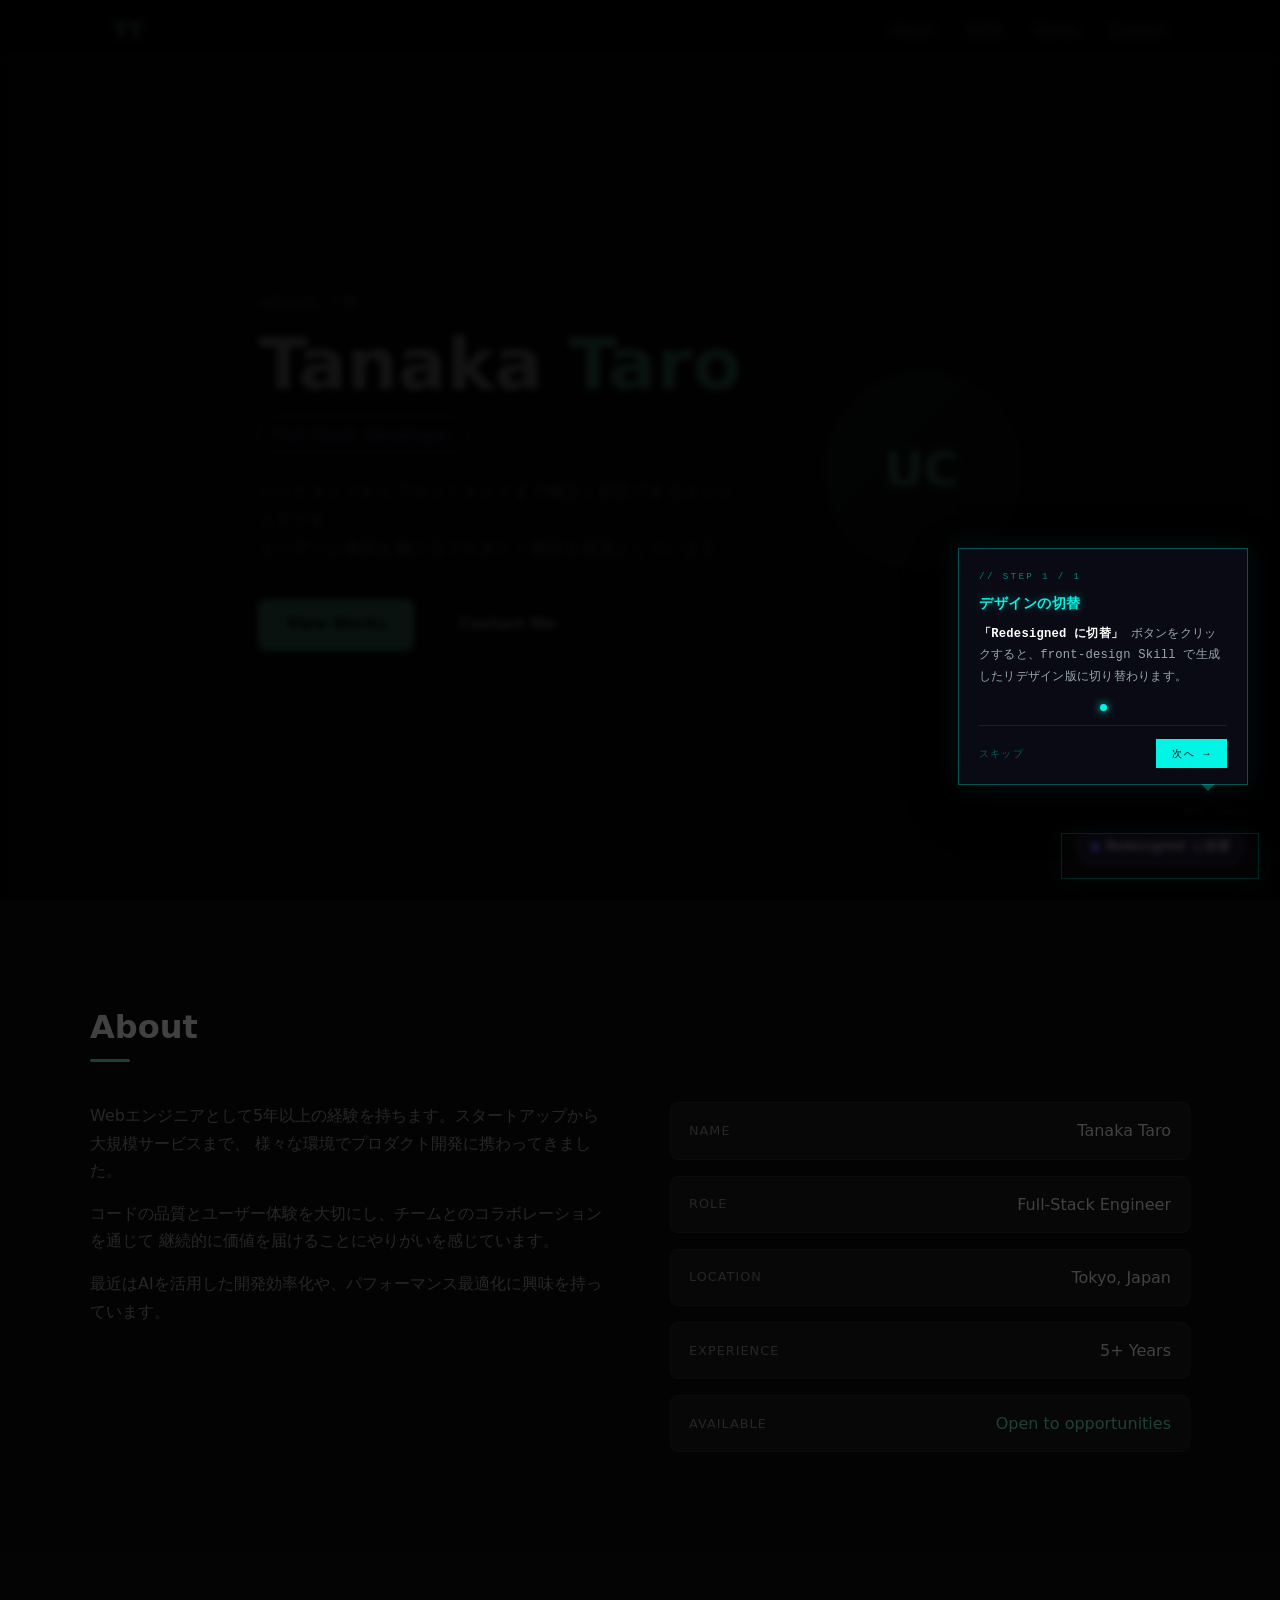
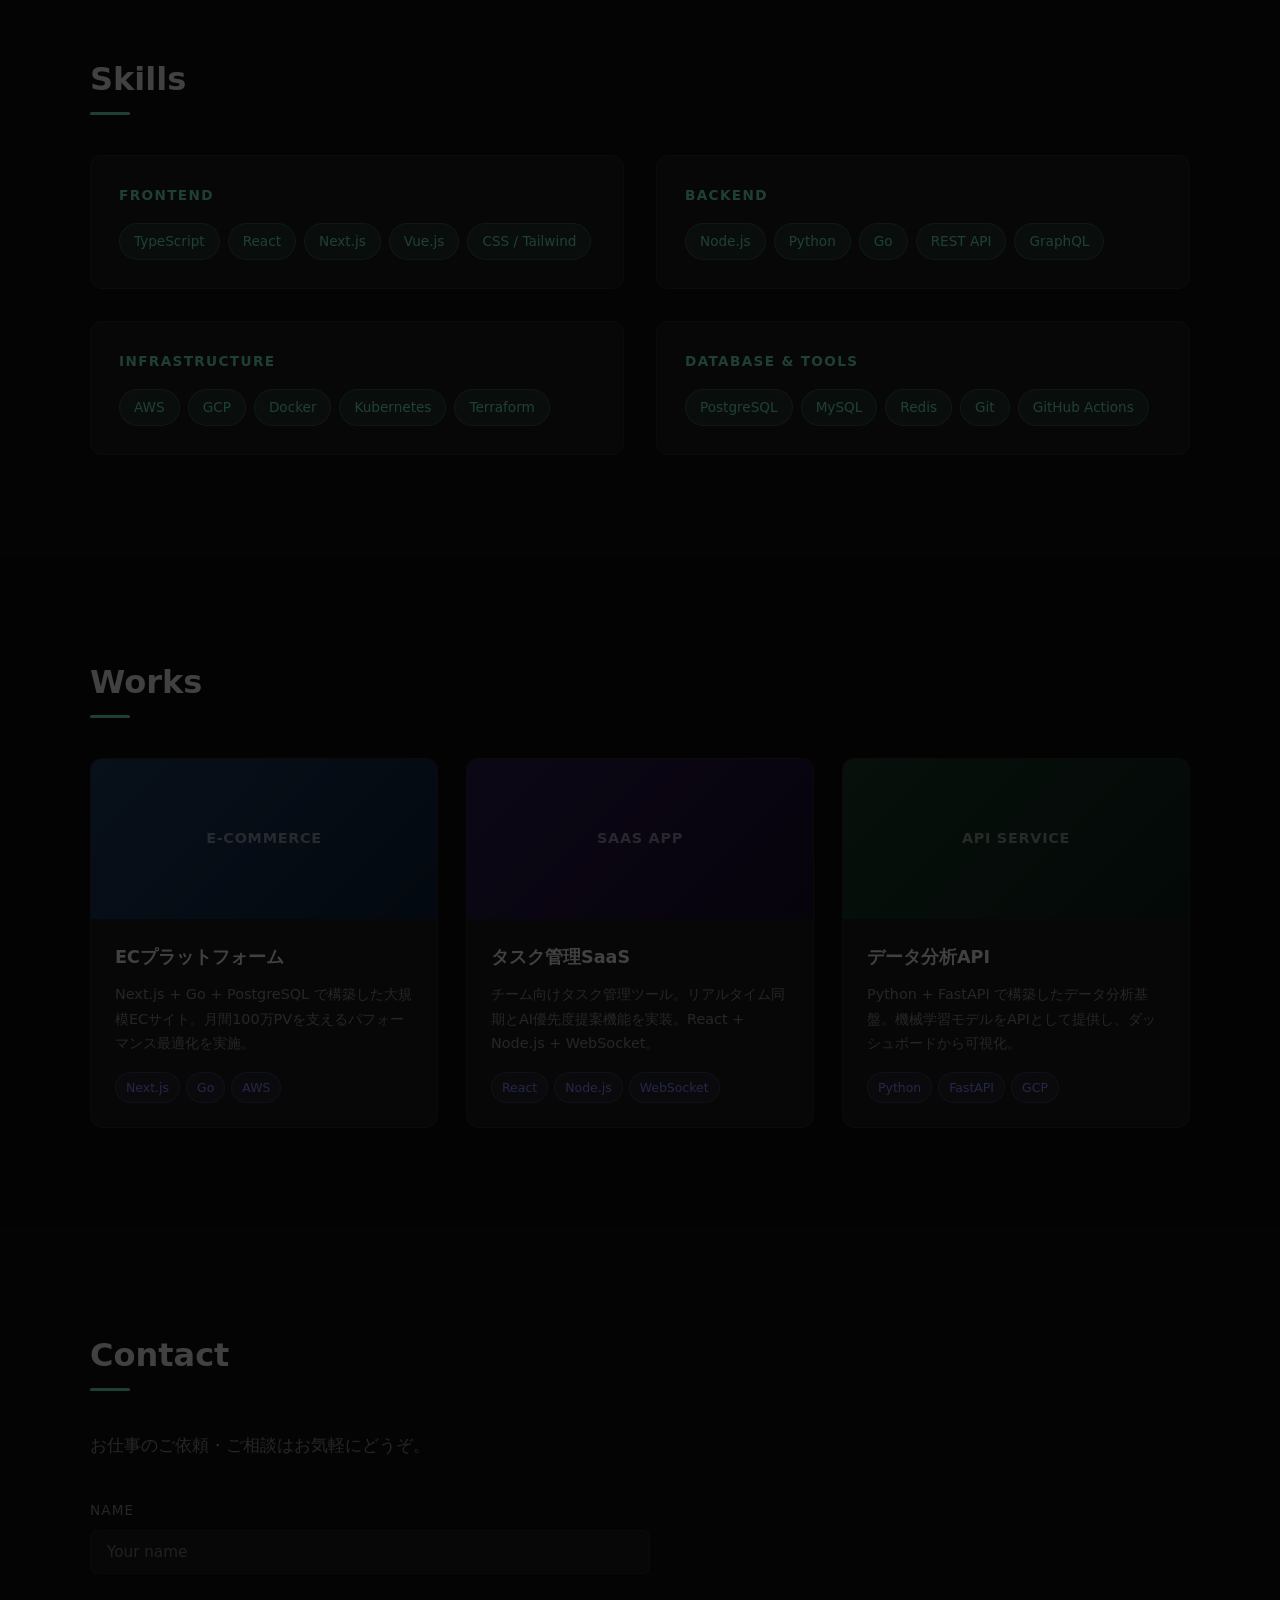
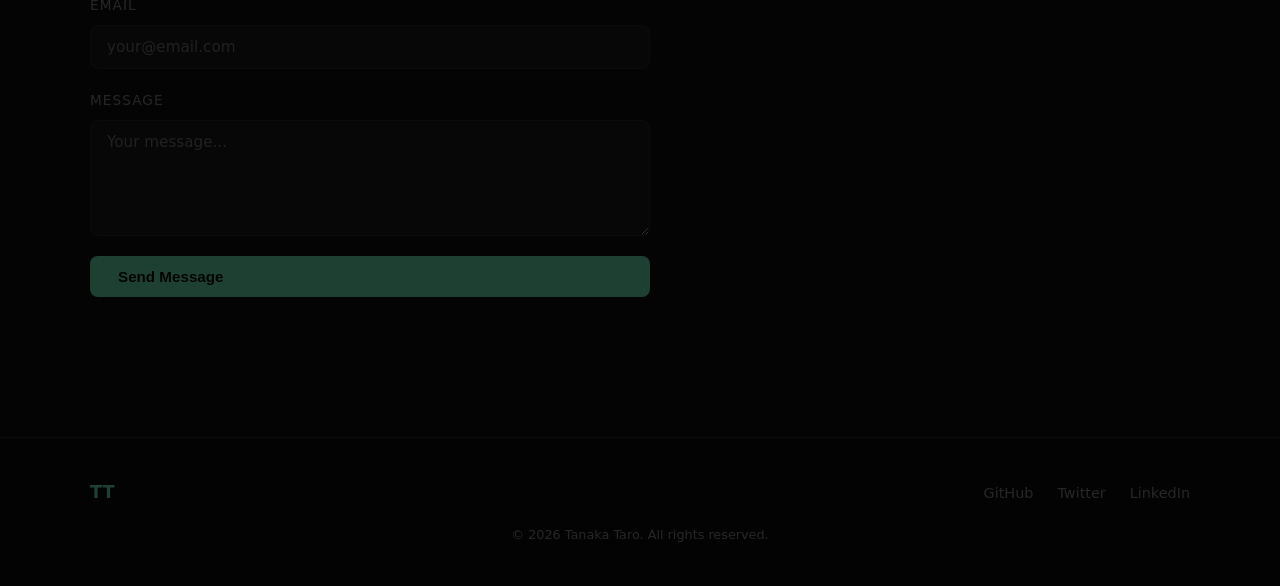
==== commit 31048f0d: "tutoriarl設置" ====
--- a/index.html
+++ b/index.html
@@ -282,5 +282,214 @@
   <a href="index-redesigned.html" class="design-toggle">
     <span class="dot"></span> Redesigned に切替
   </a>
+
+  <!-- First-visit tutorial -->
+  <style>
+    /* Overlay */
+    #tut-overlay {
+      position: fixed;
+      inset: 0;
+      z-index: 10000;
+      background: rgba(0,0,0,0.72);
+      backdrop-filter: blur(3px);
+      animation: tutFadeIn .4s ease forwards;
+    }
+    /* Spotlight cutout around the toggle button */
+    #tut-overlay::before {
+      content: '';
+      position: absolute;
+      bottom: 1.35rem; right: 1.35rem;
+      width: 196px; height: 44px;
+      border-radius: 0;
+      box-shadow: 0 0 0 9999px rgba(0,0,0,0.72), 0 0 0 1px rgba(0,245,228,0.5), 0 0 16px rgba(0,245,228,0.2);
+      pointer-events: none;
+    }
+    /* Card */
+    #tut-card {
+      position: fixed;
+      bottom: 7.2rem; right: 2rem;
+      z-index: 10001;
+      width: 290px;
+      background: #0a0a14;
+      border: 1px solid rgba(0,245,228,0.3);
+      box-shadow: 0 0 24px rgba(0,245,228,0.08), 0 16px 40px rgba(0,0,0,0.6);
+      padding: 1.25rem 1.25rem 1rem;
+      font-family: 'Courier New', monospace;
+      animation: tutSlideUp .45s cubic-bezier(.22,1,.36,1) .15s both;
+    }
+    /* Arrow pointing down to button */
+    #tut-card::after {
+      content: '';
+      position: absolute;
+      bottom: -7px; right: 2rem;
+      border-left: 7px solid transparent;
+      border-right: 7px solid transparent;
+      border-top: 7px solid rgba(0,245,228,0.3);
+    }
+    /* Steps */
+    .tut-step { display: none; }
+    .tut-step.active { display: block; }
+    .tut-step-num {
+      font-size: 0.58rem;
+      letter-spacing: 0.25em;
+      text-transform: uppercase;
+      color: rgba(0,245,228,0.5);
+      margin-bottom: 0.6rem;
+    }
+    .tut-step-num::before { content: '// '; }
+    .tut-step-title {
+      font-size: 0.88rem;
+      font-weight: 700;
+      color: #00f5e4;
+      text-shadow: 0 0 8px rgba(0,245,228,0.4);
+      margin-bottom: 0.6rem;
+      line-height: 1.4;
+      letter-spacing: 0.04em;
+    }
+    .tut-step-body {
+      font-size: 0.76rem;
+      color: rgba(200,220,230,0.75);
+      line-height: 1.75;
+      letter-spacing: 0.02em;
+    }
+    .tut-step-body strong { color: #fff; font-weight: 700; }
+    /* Dots */
+    .tut-dots {
+      display: flex;
+      gap: 6px;
+      justify-content: center;
+      margin: 1.1rem 0 0.9rem;
+    }
+    .tut-dot {
+      width: 5px; height: 5px;
+      border-radius: 50%;
+      background: rgba(0,245,228,0.2);
+      transition: background .2s, box-shadow .2s, transform .2s;
+    }
+    .tut-dot.active {
+      background: #00f5e4;
+      box-shadow: 0 0 6px #00f5e4;
+      transform: scale(1.4);
+    }
+    /* Buttons */
+    .tut-actions {
+      display: flex;
+      justify-content: space-between;
+      align-items: center;
+      border-top: 1px solid rgba(0,245,228,0.12);
+      padding-top: 0.85rem;
+      margin-top: 0.25rem;
+    }
+    .tut-skip {
+      font-family: 'Courier New', monospace;
+      font-size: 0.65rem;
+      letter-spacing: 0.12em;
+      text-transform: uppercase;
+      color: rgba(0,245,228,0.35);
+      background: none;
+      border: none;
+      cursor: pointer;
+      transition: color .2s;
+    }
+    .tut-skip:hover { color: rgba(0,245,228,0.7); }
+    .tut-next {
+      font-family: 'Courier New', monospace;
+      font-size: 0.65rem;
+      letter-spacing: 0.15em;
+      text-transform: uppercase;
+      color: #0a0a14;
+      background: #00f5e4;
+      border: none;
+      padding: 0.45rem 1rem;
+      cursor: pointer;
+      transition: box-shadow .2s, opacity .2s;
+    }
+    .tut-next:hover { box-shadow: 0 0 14px rgba(0,245,228,0.5); opacity: 0.9; }
+
+    /* Fade-out */
+    #tut-overlay.tut-out,
+    #tut-card.tut-out {
+      animation: tutFadeOut .3s ease forwards;
+    }
+    @keyframes tutFadeIn  { from { opacity:0; } to { opacity:1; } }
+    @keyframes tutFadeOut { from { opacity:1; } to { opacity:0; } }
+    @keyframes tutSlideUp { from { opacity:0; transform:translateY(16px); } to { opacity:1; transform:none; } }
+  </style>
+
+  <script>
+    (function() {
+      if (localStorage.getItem('tut_seen')) return;
+
+      const STEPS = [
+        {
+          title: 'デザインの切替',
+          body:  '<strong>「Redesigned に切替」</strong> ボタンをクリックすると、front-design Skill で生成したリデザイン版に切り替わります。',
+        },
+        // {
+        //   title: '切り替えて比べてみよう',
+        //   body:  'いつでもボタンで行き来できます。それではお楽しみください！',
+        // },
+      ];
+
+      let current = 0;
+
+      // Build overlay
+      const overlay = document.createElement('div');
+      overlay.id = 'tut-overlay';
+      document.body.appendChild(overlay);
+
+      // Build card
+      const card = document.createElement('div');
+      card.id = 'tut-card';
+      card.innerHTML = `
+        <div class="tut-steps"></div>
+        <div class="tut-dots"></div>
+        <div class="tut-actions">
+          <button class="tut-skip">スキップ</button>
+          <button class="tut-next">次へ →</button>
+        </div>`;
+      document.body.appendChild(card);
+
+      const stepsEl  = card.querySelector('.tut-steps');
+      const dotsEl   = card.querySelector('.tut-dots');
+      const nextBtn  = card.querySelector('.tut-next');
+      const skipBtn  = card.querySelector('.tut-skip');
+
+      // Render steps
+      STEPS.forEach((s, i) => {
+        const div = document.createElement('div');
+        div.className = 'tut-step' + (i === 0 ? ' active' : '');
+        div.innerHTML = `<p class="tut-step-num">STEP ${i + 1} / ${STEPS.length}</p>
+          <h3 class="tut-step-title">${s.title}</h3>
+          <p class="tut-step-body">${s.body}</p>`;
+        stepsEl.appendChild(div);
+
+        const dot = document.createElement('span');
+        dot.className = 'tut-dot' + (i === 0 ? ' active' : '');
+        dotsEl.appendChild(dot);
+      });
+
+      function goTo(idx) {
+        stepsEl.querySelectorAll('.tut-step').forEach((el, i) => el.classList.toggle('active', i === idx));
+        dotsEl.querySelectorAll('.tut-dot').forEach((el, i) => el.classList.toggle('active', i === idx));
+        nextBtn.textContent = idx === STEPS.length - 1 ? '閉じる ✓' : '次へ →';
+      }
+
+      function dismiss() {
+        overlay.classList.add('tut-out');
+        card.classList.add('tut-out');
+        setTimeout(() => { overlay.remove(); card.remove(); }, 300);
+        localStorage.setItem('tut_seen', '1');
+      }
+
+      nextBtn.addEventListener('click', () => {
+        current++;
+        if (current >= STEPS.length) { dismiss(); return; }
+        goTo(current);
+      });
+      skipBtn.addEventListener('click', dismiss);
+      overlay.addEventListener('click', dismiss);
+    })();
+  </script>
 </body>
 </html>
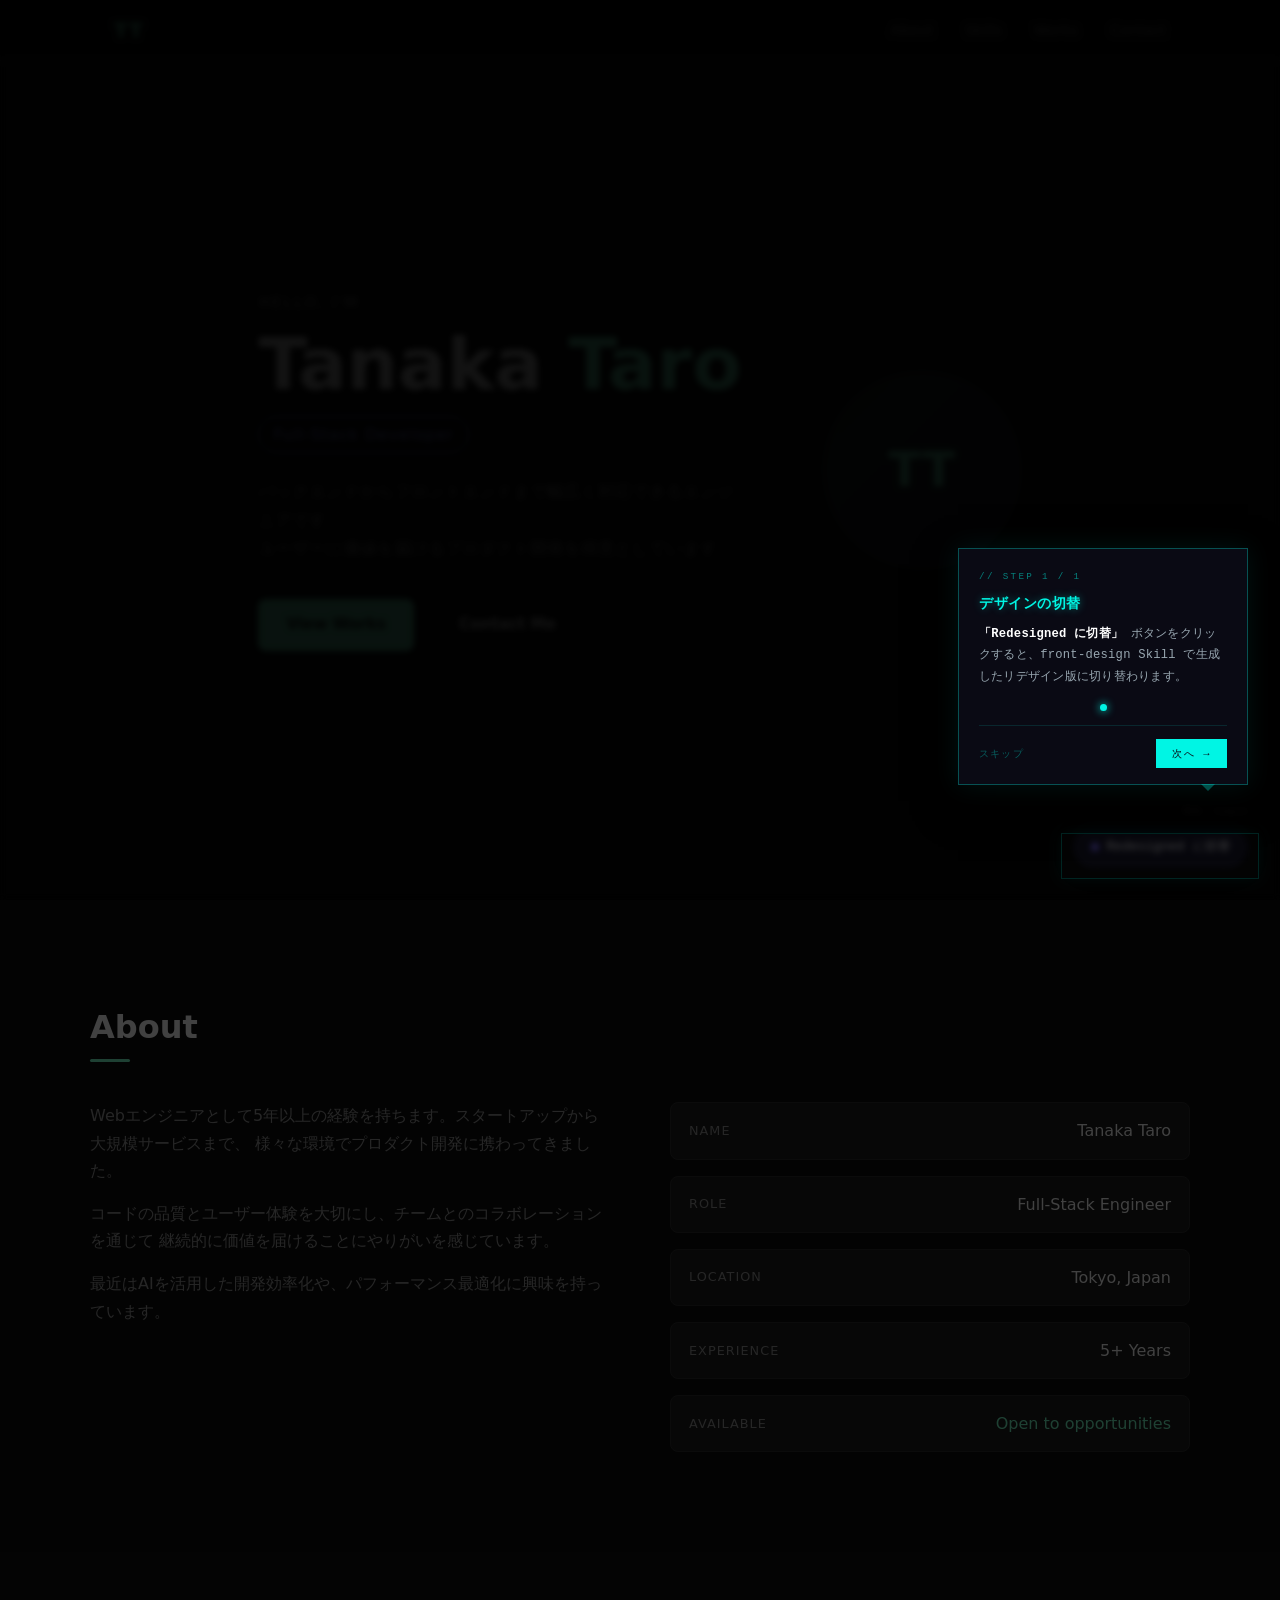
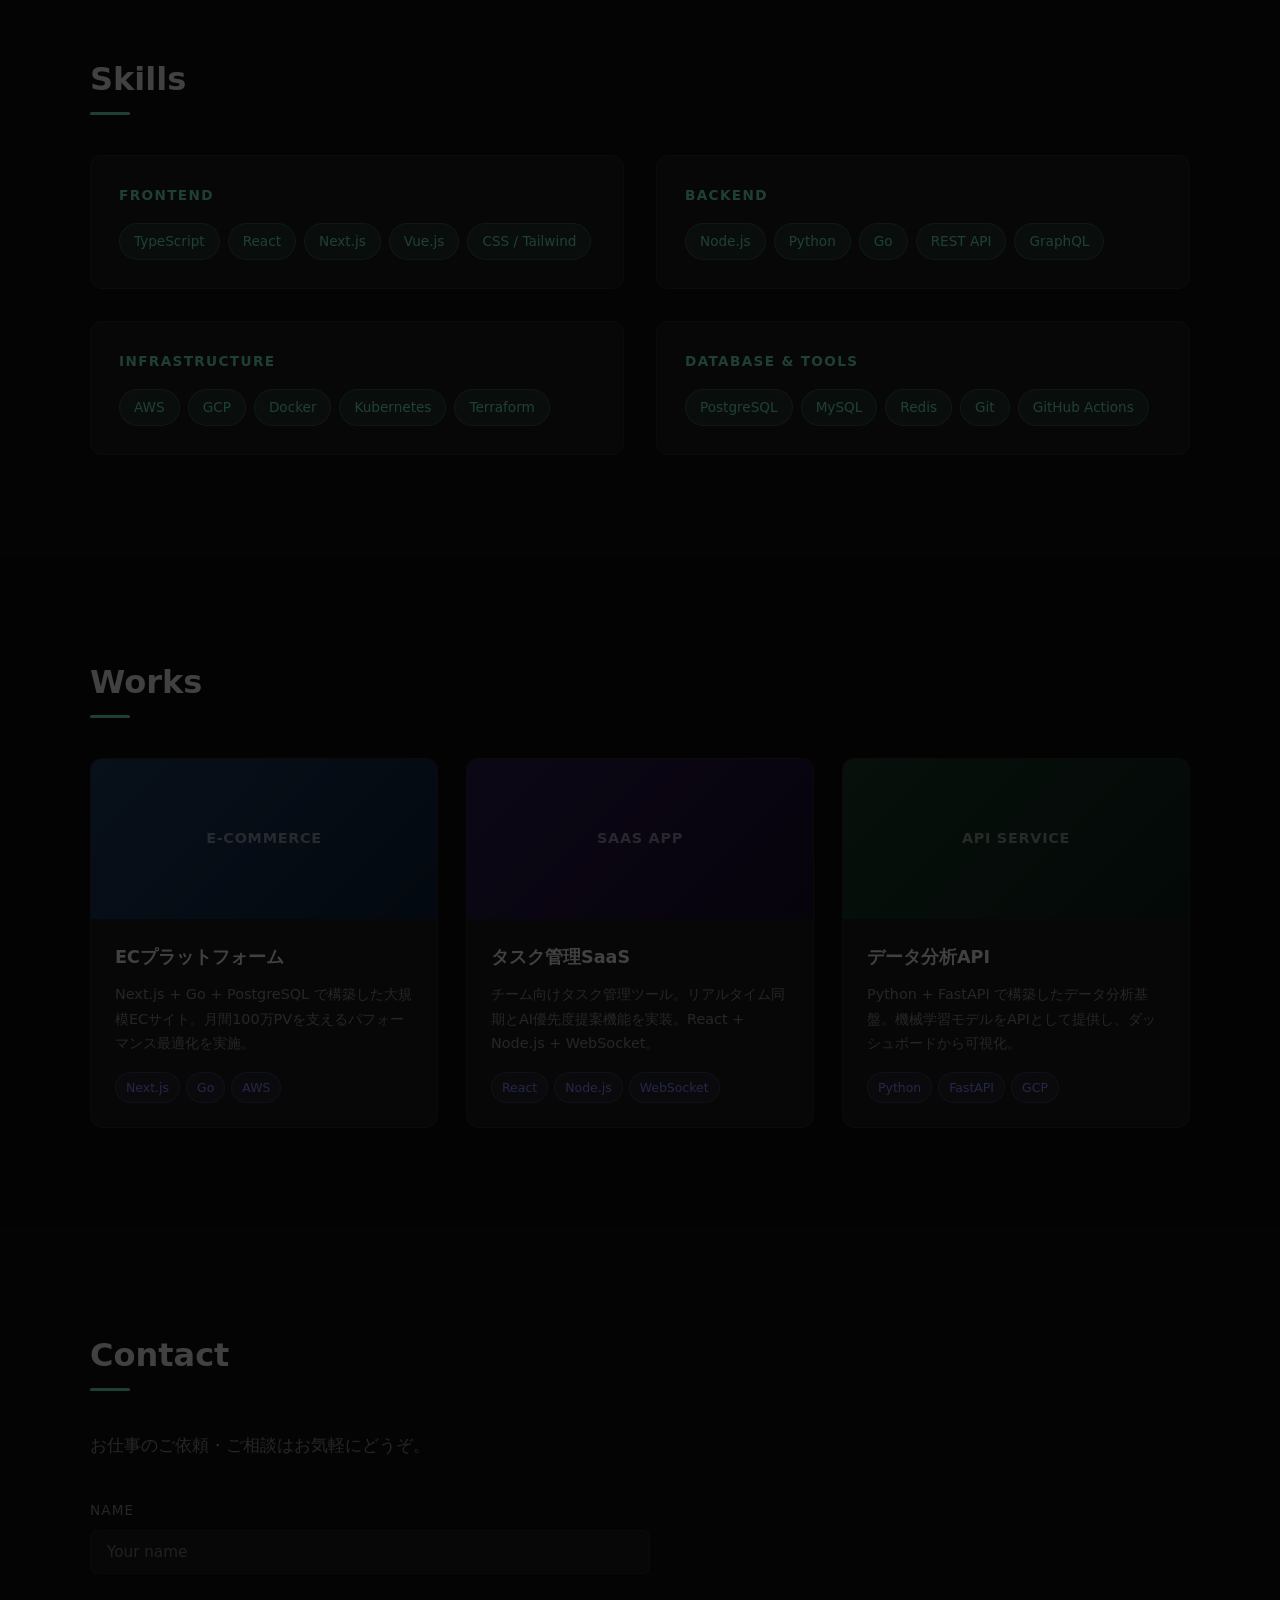
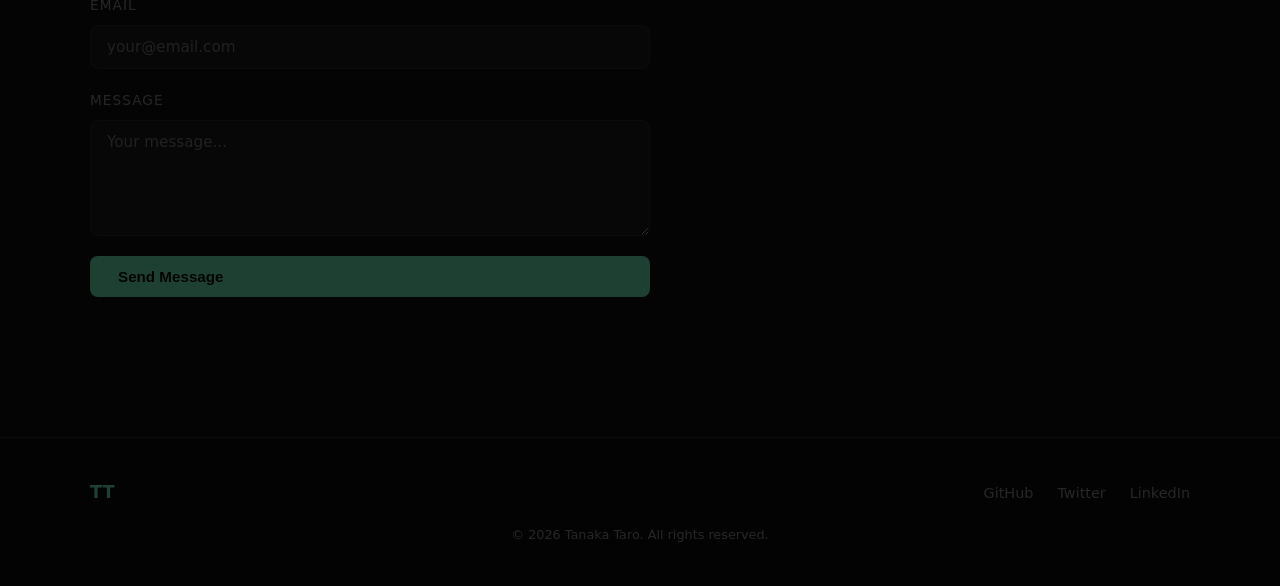
==== commit 74ee6617: "イニシャル修正" ====
--- a/index.html
+++ b/index.html
@@ -38,7 +38,7 @@
     </div>
     <div class="hero-visual">
       <div class="avatar-circle">
-        <span>UC</span>
+        <span>TT</span>
       </div>
     </div>
   </section>
